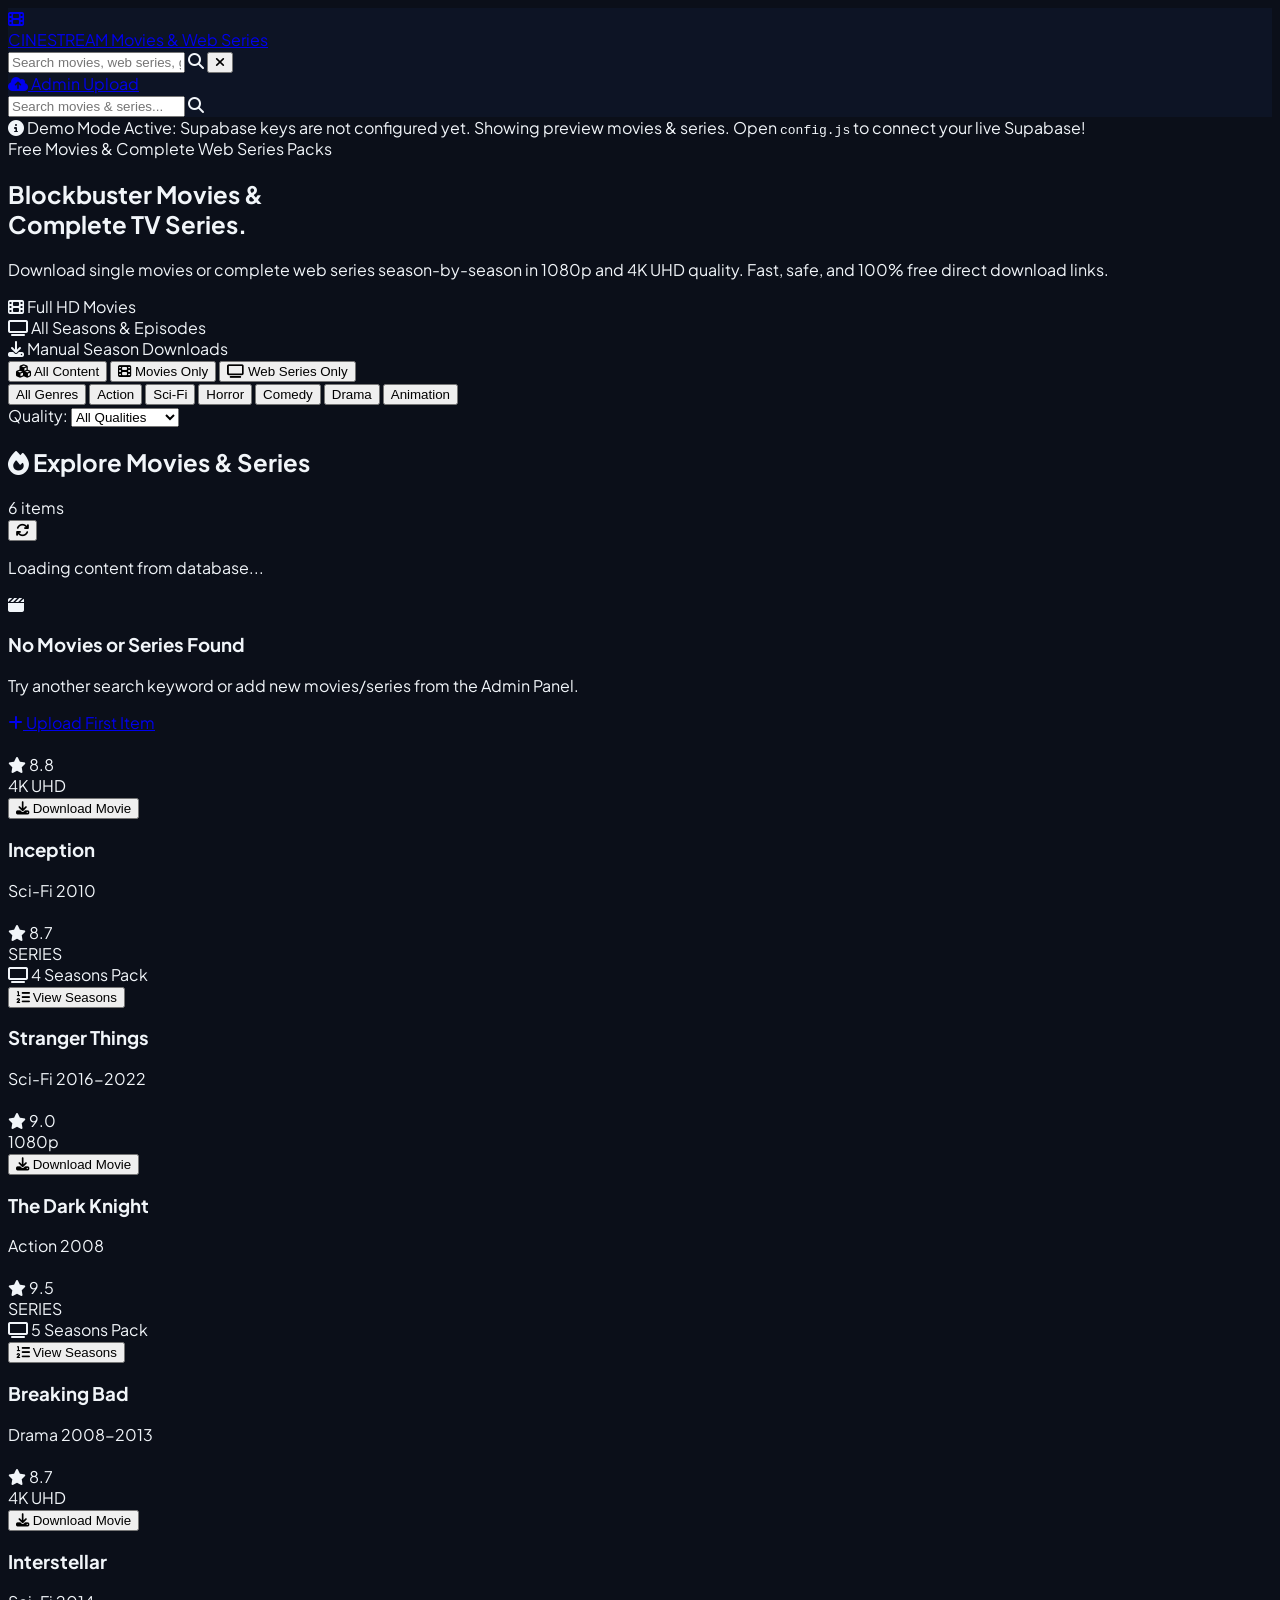
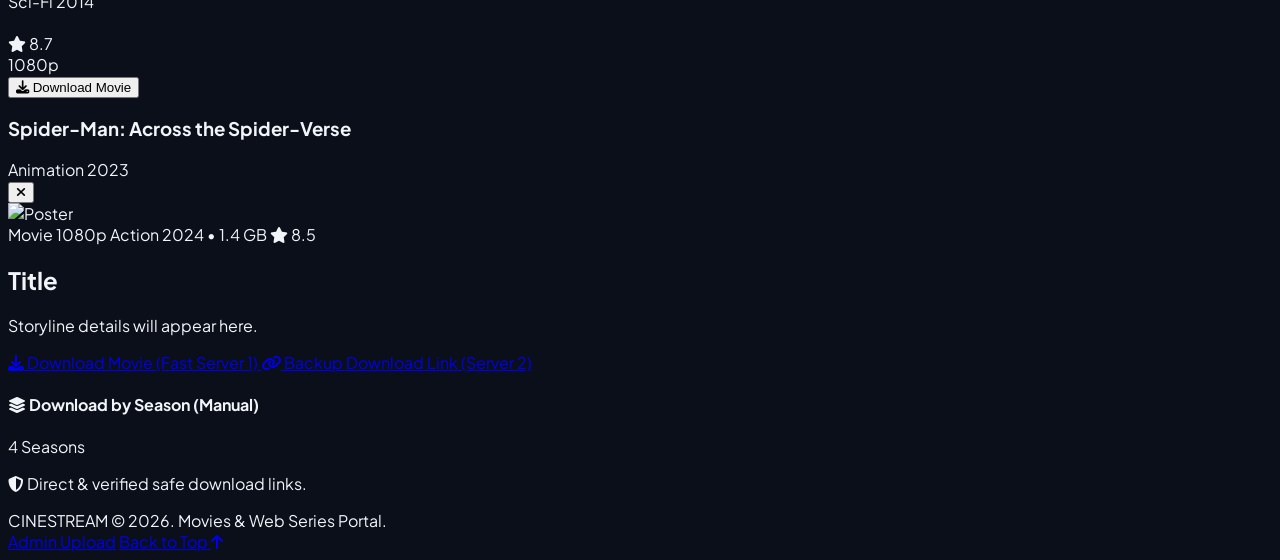
==== movie-portal/index.html @ 43f6e090 "Add files via upload" ====
<!DOCTYPE html>
<html lang="en" class="dark">
<head>
  <meta charset="UTF-8" />
  <meta name="viewport" content="width=device-width, initial-scale=1.0" />
  <title>CineStream - Free Movies & Web Series Download</title>
  
  <!-- Tailwind CSS CDN -->
  <script src="https://cdn.tailwindcss.com"></script>
  <script>
    tailwind.config = {
      darkMode: 'class',
      theme: {
        extend: {
          colors: {
            brand: {
              red: '#e50914',
              hover: '#f40612',
              purple: '#8b5cf6',
              dark: '#0f172a',
              card: '#1e293b',
              surface: '#0b0f19'
            }
          }
        }
      }
    }
  </script>

  <!-- Google Fonts & FontAwesome -->
  <link rel="preconnect" href="https://fonts.googleapis.com">
  <link rel="preconnect" href="https://fonts.gstatic.com" crossorigin>
  <link href="https://fonts.googleapis.com/css2?family=Plus+Jakarta+Sans:wght@300;400;500;600;700;800&display=swap" rel="stylesheet">
  <link rel="stylesheet" href="https://cdnjs.cloudflare.com/ajax/libs/font-awesome/6.5.1/css/all.min.css" />

  <!-- Supabase JS Client CDN -->
  <script src="https://cdn.jsdelivr.net/npm/@supabase/supabase-js@2"></script>

  <style>
    body {
      font-family: 'Plus Jakarta Sans', sans-serif;
      background-color: #0b0f19;
      color: #f1f5f9;
    }
    .poster-card {
      transition: all 0.3s cubic-bezier(0.4, 0, 0.2, 1);
    }
    .poster-card:hover {
      transform: translateY(-8px) scale(1.02);
      box-shadow: 0 20px 25px -5px rgba(229, 9, 20, 0.2), 0 8px 10px -6px rgba(229, 9, 20, 0.2);
    }
    .glass {
      background: rgba(15, 23, 42, 0.75);
      backdrop-filter: blur(12px);
      -webkit-backdrop-filter: blur(12px);
    }
    /* Custom scrollbar */
    ::-webkit-scrollbar {
      width: 8px;
    }
    ::-webkit-scrollbar-track {
      background: #0b0f19;
    }
    ::-webkit-scrollbar-thumb {
      background: #334155;
      border-radius: 4px;
    }
    ::-webkit-scrollbar-thumb:hover {
      background: #e50914;
    }
  </style>
</head>
<body class="min-h-screen flex flex-col antialiased selection:bg-brand-red selection:text-white">

  <!-- ================= NAVBAR ================= -->
  <header class="sticky top-0 z-40 glass border-b border-slate-800/80 transition-all">
    <div class="max-w-7xl mx-auto px-4 sm:px-6 lg:px-8 h-20 flex items-center justify-between gap-4">
      
      <!-- Brand Logo -->
      <a href="index.html" class="flex items-center gap-2 group">
        <div class="w-10 h-10 rounded-xl bg-gradient-to-tr from-brand-red to-purple-600 flex items-center justify-center text-white shadow-lg shadow-red-900/30 group-hover:scale-105 transition-transform">
          <i class="fa-solid fa-film text-lg"></i>
        </div>
        <div>
          <span class="text-2xl font-extrabold tracking-tight text-white">CINE<span class="text-brand-red">STREAM</span></span>
          <span class="hidden sm:block text-[10px] tracking-wider uppercase text-slate-400 font-medium">Movies & Web Series</span>
        </div>
      </a>

      <!-- Search Bar -->
      <div class="flex-1 max-w-md hidden md:block">
        <div class="relative">
          <input 
            type="text" 
            id="searchInput"
            placeholder="Search movies, web series, genres..." 
            class="w-full bg-slate-900/80 border border-slate-700/80 rounded-full py-2.5 pl-11 pr-4 text-sm text-white placeholder-slate-400 focus:outline-none focus:border-brand-red focus:ring-1 focus:ring-brand-red transition-all"
          />
          <i class="fa-solid fa-magnifying-glass absolute left-4 top-3.5 text-slate-400 text-sm"></i>
          <button id="clearSearchBtn" class="hidden absolute right-3.5 top-3 text-slate-400 hover:text-white">
            <i class="fa-solid fa-xmark text-sm"></i>
          </button>
        </div>
      </div>

      <!-- Action Buttons -->
      <div class="flex items-center gap-3">
        <a 
          href="admin.html" 
          class="flex items-center gap-2 bg-slate-800 hover:bg-slate-700 text-slate-200 hover:text-white px-4 py-2.5 rounded-full text-sm font-semibold border border-slate-700 transition shadow-sm"
        >
          <i class="fa-solid fa-cloud-arrow-up text-brand-red"></i>
          <span class="hidden sm:inline">Admin Upload</span>
        </a>
      </div>
    </div>

    <!-- Mobile Search Bar (visible on small screens) -->
    <div class="p-3 border-t border-slate-800/80 md:hidden">
      <div class="relative">
        <input 
          type="text" 
          id="searchInputMobile"
          placeholder="Search movies & series..." 
          class="w-full bg-slate-900 border border-slate-700 rounded-full py-2 pl-10 pr-4 text-sm text-white placeholder-slate-400 focus:outline-none focus:border-brand-red"
        />
        <i class="fa-solid fa-magnifying-glass absolute left-3.5 top-3 text-slate-400 text-sm"></i>
      </div>
    </div>
  </header>

  <!-- ================= DEMO / CONFIG NOTIFICATION ================= -->
  <div id="demoNotice" class="hidden bg-gradient-to-r from-amber-950 via-slate-900 to-amber-950 border-b border-amber-500/30 py-2.5 px-4 text-center text-xs text-amber-200">
    <span class="font-bold mr-1"><i class="fa-solid fa-circle-info"></i> Demo Mode Active:</span>
    Supabase keys are not configured yet. Showing preview movies & series. Open <code class="bg-amber-950/80 border border-amber-600/40 px-1.5 py-0.5 rounded text-amber-300 font-mono">config.js</code> to connect your live Supabase!
  </div>

  <!-- ================= HERO SECTION ================= -->
  <section class="relative overflow-hidden bg-gradient-to-b from-slate-900 via-slate-950 to-[#0b0f19] pt-8 pb-12 border-b border-slate-800/60">
    <div class="absolute inset-0 opacity-20 pointer-events-none bg-[radial-gradient(#e50914_1px,transparent_1px)] [background-size:24px_24px]"></div>
    
    <div class="max-w-7xl mx-auto px-4 sm:px-6 lg:px-8 relative z-10">
      <div class="max-w-3xl">
        <div class="inline-flex items-center gap-2 px-3 py-1 rounded-full bg-red-950/60 border border-red-800/40 text-red-400 text-xs font-semibold mb-4">
          <span class="w-2 h-2 rounded-full bg-red-500 animate-pulse"></span>
          Free Movies & Complete Web Series Packs
        </div>
        <h1 class="text-4xl sm:text-5xl lg:text-6xl font-extrabold tracking-tight text-white leading-tight">
          Blockbuster Movies & <br/>
          <span class="text-transparent bg-clip-text bg-gradient-to-r from-red-500 via-purple-400 to-amber-400">Complete TV Series.</span>
        </h1>
        <p class="mt-4 text-slate-300 text-base sm:text-lg max-w-2xl leading-relaxed">
          Download single movies or complete web series season-by-season in 1080p and 4K UHD quality. Fast, safe, and 100% free direct download links.
        </p>

        <!-- Stats -->
        <div class="mt-8 flex flex-wrap items-center gap-6 text-sm text-slate-400">
          <div class="flex items-center gap-2">
            <i class="fa-solid fa-film text-brand-red"></i>
            <span>Full HD Movies</span>
          </div>
          <div class="flex items-center gap-2">
            <i class="fa-solid fa-tv text-purple-400"></i>
            <span>All Seasons & Episodes</span>
          </div>
          <div class="flex items-center gap-2">
            <i class="fa-solid fa-download text-emerald-400"></i>
            <span>Manual Season Downloads</span>
          </div>
        </div>
      </div>
    </div>
  </section>

  <!-- ================= TYPE SELECTOR & CATEGORIES ================= -->
  <section class="max-w-7xl mx-auto px-4 sm:px-6 lg:px-8 mt-8">
    
    <!-- Top Content Type Switcher (All / Movies / Series) -->
    <div class="flex items-center gap-3 p-1.5 bg-slate-900 border border-slate-800 rounded-2xl w-fit mb-6">
      <button id="typeFilterAll" class="type-btn active px-5 py-2 rounded-xl text-xs sm:text-sm font-bold bg-brand-red text-white shadow-md shadow-red-900/30 transition-all flex items-center gap-2" data-type="ALL">
        <i class="fa-solid fa-cubes"></i>
        <span>All Content</span>
      </button>
      <button id="typeFilterMovie" class="type-btn px-5 py-2 rounded-xl text-xs sm:text-sm font-bold text-slate-400 hover:text-white hover:bg-slate-800 transition-all flex items-center gap-2" data-type="movie">
        <i class="fa-solid fa-film text-red-500"></i>
        <span>Movies Only</span>
      </button>
      <button id="typeFilterSeries" class="type-btn px-5 py-2 rounded-xl text-xs sm:text-sm font-bold text-slate-400 hover:text-white hover:bg-slate-800 transition-all flex items-center gap-2" data-type="series">
        <i class="fa-solid fa-tv text-purple-400"></i>
        <span>Web Series Only</span>
      </button>
    </div>

    <div class="flex items-center justify-between flex-wrap gap-4 pb-4 border-b border-slate-800/80">
      <!-- Category Pills -->
      <div class="flex items-center gap-2 overflow-x-auto pb-2 scrollbar-none w-full sm:w-auto" id="categoryContainer">
        <button class="cat-pill active px-4 py-2 rounded-full text-xs sm:text-sm font-semibold bg-slate-700 text-white shadow transition-all whitespace-nowrap" data-category="ALL">
          All Genres
        </button>
        <button class="cat-pill px-4 py-2 rounded-full text-xs sm:text-sm font-semibold bg-slate-900 hover:bg-slate-800 text-slate-300 transition-all whitespace-nowrap" data-category="Action">
          Action
        </button>
        <button class="cat-pill px-4 py-2 rounded-full text-xs sm:text-sm font-semibold bg-slate-900 hover:bg-slate-800 text-slate-300 transition-all whitespace-nowrap" data-category="Sci-Fi">
          Sci-Fi
        </button>
        <button class="cat-pill px-4 py-2 rounded-full text-xs sm:text-sm font-semibold bg-slate-900 hover:bg-slate-800 text-slate-300 transition-all whitespace-nowrap" data-category="Horror">
          Horror
        </button>
        <button class="cat-pill px-4 py-2 rounded-full text-xs sm:text-sm font-semibold bg-slate-900 hover:bg-slate-800 text-slate-300 transition-all whitespace-nowrap" data-category="Comedy">
          Comedy
        </button>
        <button class="cat-pill px-4 py-2 rounded-full text-xs sm:text-sm font-semibold bg-slate-900 hover:bg-slate-800 text-slate-300 transition-all whitespace-nowrap" data-category="Drama">
          Drama
        </button>
        <button class="cat-pill px-4 py-2 rounded-full text-xs sm:text-sm font-semibold bg-slate-900 hover:bg-slate-800 text-slate-300 transition-all whitespace-nowrap" data-category="Animation">
          Animation
        </button>
      </div>

      <!-- Quality Filter -->
      <div class="flex items-center gap-2 ml-auto">
        <span class="text-xs text-slate-400 font-medium">Quality:</span>
        <select id="qualityFilter" class="bg-slate-900 border border-slate-700 text-slate-200 text-xs rounded-lg px-3 py-1.5 focus:outline-none focus:border-brand-red">
          <option value="ALL">All Qualities</option>
          <option value="4K UHD">4K UHD</option>
          <option value="1080p">1080p Full HD</option>
          <option value="720p">720p HD</option>
        </select>
      </div>
    </div>
  </section>

  <!-- ================= MOVIES & SERIES GRID ================= -->
  <main class="max-w-7xl mx-auto px-4 sm:px-6 lg:px-8 py-8 flex-1">
    
    <!-- Title & Count -->
    <div class="flex items-center justify-between mb-6">
      <div class="flex items-center gap-3">
        <h2 class="text-xl sm:text-2xl font-bold text-white tracking-tight flex items-center gap-2">
          <i class="fa-solid fa-fire text-brand-red text-lg"></i>
          <span id="sectionTitle">Explore Movies & Series</span>
        </h2>
        <span id="movieCount" class="text-xs font-semibold px-2.5 py-0.5 rounded-full bg-slate-800 text-slate-400 border border-slate-700">0 items</span>
      </div>

      <button id="refreshBtn" title="Refresh Feed" class="p-2 text-slate-400 hover:text-white transition">
        <i class="fa-solid fa-arrows-rotate"></i>
      </button>
    </div>

    <!-- Loading State -->
    <div id="loadingState" class="py-24 text-center">
      <div class="inline-block w-12 h-12 border-4 border-slate-700 border-t-brand-red rounded-full animate-spin"></div>
      <p class="mt-4 text-slate-400 text-sm font-medium">Loading content from database...</p>
    </div>

    <!-- Empty State -->
    <div id="emptyState" class="hidden py-24 text-center">
      <div class="w-16 h-16 mx-auto rounded-full bg-slate-800/80 flex items-center justify-center text-slate-500 mb-4">
        <i class="fa-solid fa-clapperboard text-2xl"></i>
      </div>
      <h3 class="text-lg font-bold text-white">No Movies or Series Found</h3>
      <p class="text-slate-400 text-sm mt-1 max-w-sm mx-auto">Try another search keyword or add new movies/series from the Admin Panel.</p>
      <a href="admin.html" class="inline-flex items-center gap-2 mt-5 px-5 py-2.5 bg-brand-red hover:bg-red-700 text-white text-sm font-semibold rounded-full shadow-lg transition">
        <i class="fa-solid fa-plus"></i>
        Upload First Item
      </a>
    </div>

    <!-- Grid Container -->
    <div id="movieGrid" class="grid grid-cols-2 sm:grid-cols-3 md:grid-cols-4 lg:grid-cols-5 xl:grid-cols-6 gap-4 sm:gap-6">
      <!-- Injected via JavaScript -->
    </div>
  </main>

  <!-- ================= MOVIE / SERIES DETAIL & DOWNLOAD MODAL ================= -->
  <div id="movieModal" class="fixed inset-0 z-50 hidden flex items-center justify-center p-4 bg-black/85 backdrop-blur-md transition-opacity duration-300">
    <div class="bg-slate-900 border border-slate-700/80 rounded-2xl max-w-4xl w-full max-h-[90vh] overflow-y-auto shadow-2xl relative transform transition-all">
      
      <!-- Close Button -->
      <button id="closeModalBtn" class="absolute top-4 right-4 z-20 w-9 h-9 rounded-full bg-black/60 hover:bg-brand-red text-white flex items-center justify-center transition-colors">
        <i class="fa-solid fa-xmark text-lg"></i>
      </button>

      <div class="flex flex-col md:flex-row">
        <!-- Poster Column -->
        <div class="w-full md:w-2/5 relative bg-slate-950 flex items-center justify-center min-h-[320px]">
          <img id="modalPoster" src="" alt="Poster" class="w-full h-full object-cover max-h-[460px]" />
          <div class="absolute inset-0 bg-gradient-to-t from-slate-900 via-transparent to-transparent md:hidden"></div>
        </div>

        <!-- Details Column -->
        <div class="w-full md:w-3/5 p-6 sm:p-8 flex flex-col justify-between">
          <div>
            <!-- Badges -->
            <div class="flex items-center gap-2 flex-wrap mb-3">
              <span id="modalTypeBadge" class="px-2.5 py-0.5 rounded font-extrabold text-[11px] uppercase tracking-wider bg-brand-red text-white">Movie</span>
              <span id="modalQuality" class="px-2.5 py-0.5 rounded bg-slate-800 text-slate-200 text-xs font-bold border border-slate-700">1080p</span>
              <span id="modalCategory" class="px-2.5 py-0.5 rounded bg-slate-800 text-slate-300 text-xs font-semibold border border-slate-700">Action</span>
              <span id="modalYear" class="text-xs text-slate-400 font-semibold">2024</span>
              <span id="modalSize" class="text-xs text-slate-400 font-semibold">• 1.4 GB</span>
              <span id="modalRating" class="ml-auto text-amber-400 text-xs font-bold flex items-center gap-1">
                <i class="fa-solid fa-star"></i> <span>8.5</span>
              </span>
            </div>

            <!-- Title -->
            <h2 id="modalTitle" class="text-2xl sm:text-3xl font-extrabold text-white tracking-tight leading-snug">Title</h2>

            <!-- Plot / Description -->
            <p id="modalDesc" class="mt-4 text-slate-300 text-sm leading-relaxed max-h-32 overflow-y-auto pr-2">
              Storyline details will appear here.
            </p>
          </div>

          <!-- ================= MOVIE DOWNLOAD SECTION ================= -->
          <div id="modalMovieSection" class="mt-6 pt-5 border-t border-slate-800">
            <div class="flex flex-col gap-3">
              <a 
                id="modalPrimaryDownload" 
                href="#" 
                target="_blank" 
                rel="noopener noreferrer"
                class="w-full py-3.5 px-6 rounded-xl bg-gradient-to-r from-brand-red to-red-600 hover:from-red-600 hover:to-brand-red text-white font-bold text-center flex items-center justify-center gap-3 shadow-lg shadow-red-950/50 hover:shadow-red-800/60 transition-all text-sm sm:text-base group"
              >
                <i class="fa-solid fa-download group-hover:translate-y-0.5 transition-transform"></i>
                <span>Download Movie (Fast Server 1)</span>
              </a>

              <a 
                id="modalBackupDownload" 
                href="#" 
                target="_blank" 
                rel="noopener noreferrer"
                class="hidden w-full py-2.5 px-4 rounded-xl bg-slate-800 hover:bg-slate-700 text-slate-200 text-xs sm:text-sm font-semibold text-center flex items-center justify-center gap-2 border border-slate-700 transition"
              >
                <i class="fa-solid fa-link text-slate-400"></i>
                <span>Backup Download Link (Server 2)</span>
              </a>
            </div>
          </div>

          <!-- ================= SERIES SEASON-WISE DOWNLOAD SECTION ================= -->
          <div id="modalSeriesSection" class="hidden mt-6 pt-5 border-t border-slate-800">
            <div class="flex items-center justify-between mb-3">
              <h4 class="text-sm font-bold text-white flex items-center gap-2">
                <i class="fa-solid fa-layer-group text-purple-400"></i>
                <span>Download by Season (Manual)</span>
              </h4>
              <span id="modalSeasonsSummary" class="text-xs text-purple-300 font-semibold px-2 py-0.5 rounded bg-purple-950/60 border border-purple-800/40">
                4 Seasons
              </span>
            </div>

            <!-- List of Seasons with Individual Download Buttons -->
            <div id="modalSeasonsContainer" class="space-y-3 max-h-56 overflow-y-auto pr-1">
              <!-- Dynamically populated per season -->
            </div>
          </div>

          <p class="text-center text-[11px] text-slate-500 mt-4">
            <i class="fa-solid fa-shield-halved text-[10px] mr-1 text-emerald-400"></i> Direct & verified safe download links.
          </p>

        </div>
      </div>
    </div>
  </div>

  <!-- ================= FOOTER ================= -->
  <footer class="bg-slate-950 border-t border-slate-900 py-10 mt-auto">
    <div class="max-w-7xl mx-auto px-4 sm:px-6 lg:px-8 flex flex-col sm:flex-row items-center justify-between gap-4 text-xs text-slate-500">
      <div class="flex items-center gap-2">
        <span class="text-sm font-bold text-slate-300">CINE<span class="text-brand-red">STREAM</span></span>
        <span>© 2026. Movies & Web Series Portal.</span>
      </div>
      <div class="flex items-center gap-6">
        <a href="admin.html" class="hover:text-white transition">Admin Upload</a>
        <a href="#top" class="hover:text-white transition">Back to Top <i class="fa-solid fa-arrow-up ml-1"></i></a>
      </div>
    </div>
  </footer>

  <!-- App Configuration & Logic -->
  <script src="config.js"></script>
  <script src="app.js"></script>
</body>
</html>
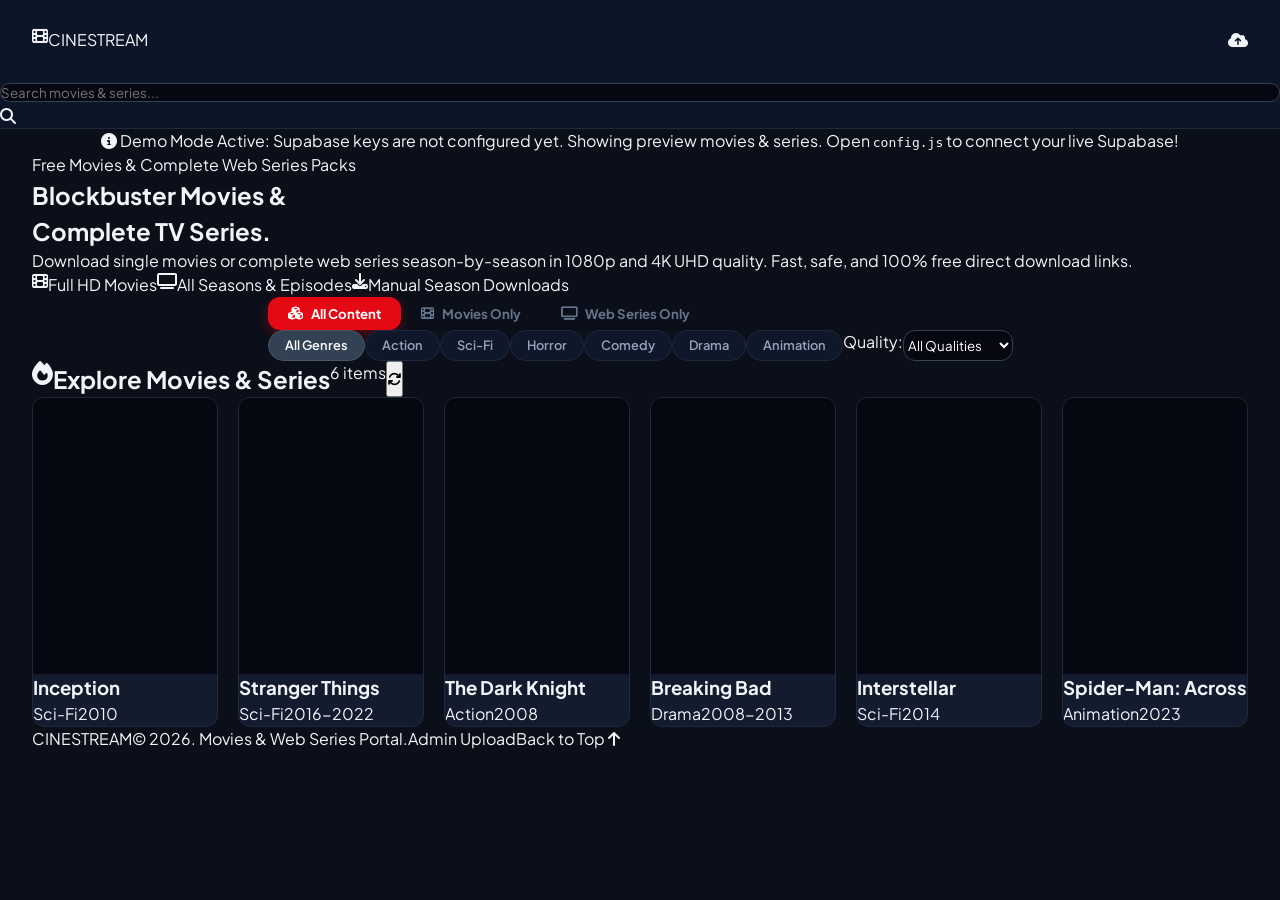
==== commit de8dd2ad: "Add files via upload" ====
--- a/movie-portal/index.html
+++ b/movie-portal/index.html
@@ -5,33 +5,17 @@
   <meta name="viewport" content="width=device-width, initial-scale=1.0" />
   <title>CineStream - Free Movies & Web Series Download</title>
   
-  <!-- Tailwind CSS CDN -->
-  <script src="https://cdn.tailwindcss.com"></script>
-  <script>
-    tailwind.config = {
-      darkMode: 'class',
-      theme: {
-        extend: {
-          colors: {
-            brand: {
-              red: '#e50914',
-              hover: '#f40612',
-              purple: '#8b5cf6',
-              dark: '#0f172a',
-              card: '#1e293b',
-              surface: '#0b0f19'
-            }
-          }
-        }
-      }
-    }
-  </script>
-
   <!-- Google Fonts & FontAwesome -->
   <link rel="preconnect" href="https://fonts.googleapis.com">
   <link rel="preconnect" href="https://fonts.gstatic.com" crossorigin>
   <link href="https://fonts.googleapis.com/css2?family=Plus+Jakarta+Sans:wght@300;400;500;600;700;800&display=swap" rel="stylesheet">
   <link rel="stylesheet" href="https://cdnjs.cloudflare.com/ajax/libs/font-awesome/6.5.1/css/all.min.css" />
+
+  <!-- Standalone Stylesheet (100% Offline & Adblock-proof) -->
+  <link rel="stylesheet" href="style.css" />
+
+  <!-- Tailwind CSS CDN Fallback -->
+  <script src="https://cdn.tailwindcss.com"></script>
 
   <!-- Supabase JS Client CDN -->
   <script src="https://cdn.jsdelivr.net/npm/@supabase/supabase-js@2"></script>
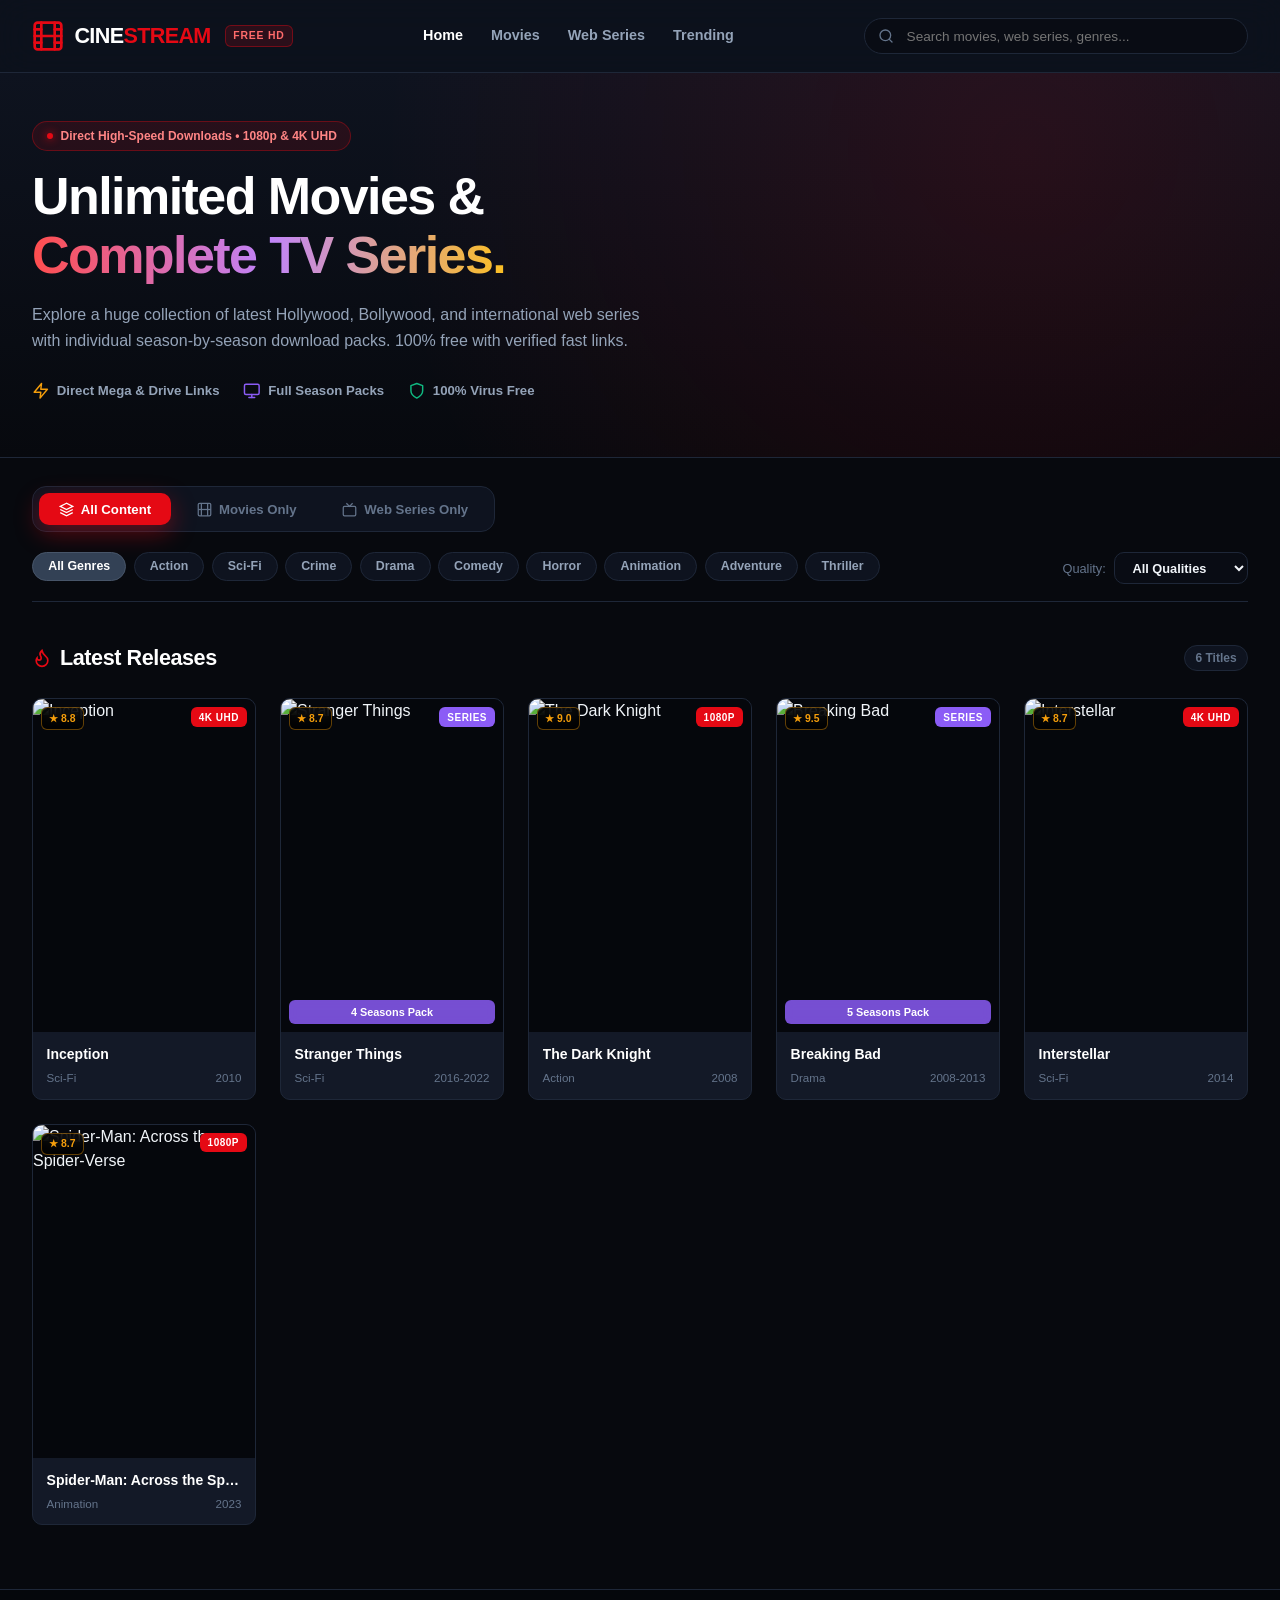
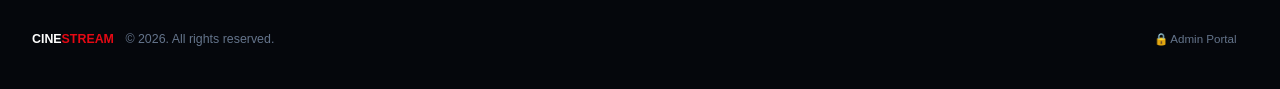
==== commit 8064610c: "Add files via upload" ====
--- a/movie-portal/index.html
+++ b/movie-portal/index.html
@@ -1,371 +1,317 @@
 <!DOCTYPE html>
-<html lang="en" class="dark">
+<html lang="en">
 <head>
   <meta charset="UTF-8" />
   <meta name="viewport" content="width=device-width, initial-scale=1.0" />
-  <title>CineStream - Free Movies & Web Series Download</title>
+  <title>CineStream - Watch & Download Free Movies & Web Series</title>
   
-  <!-- Google Fonts & FontAwesome -->
-  <link rel="preconnect" href="https://fonts.googleapis.com">
-  <link rel="preconnect" href="https://fonts.gstatic.com" crossorigin>
-  <link href="https://fonts.googleapis.com/css2?family=Plus+Jakarta+Sans:wght@300;400;500;600;700;800&display=swap" rel="stylesheet">
-  <link rel="stylesheet" href="https://cdnjs.cloudflare.com/ajax/libs/font-awesome/6.5.1/css/all.min.css" />
-
-  <!-- Standalone Stylesheet (100% Offline & Adblock-proof) -->
+  <!-- Standalone High Performance Stylesheet -->
   <link rel="stylesheet" href="style.css" />
-
-  <!-- Tailwind CSS CDN Fallback -->
-  <script src="https://cdn.tailwindcss.com"></script>
 
   <!-- Supabase JS Client CDN -->
   <script src="https://cdn.jsdelivr.net/npm/@supabase/supabase-js@2"></script>
-
-  <style>
-    body {
-      font-family: 'Plus Jakarta Sans', sans-serif;
-      background-color: #0b0f19;
-      color: #f1f5f9;
-    }
-    .poster-card {
-      transition: all 0.3s cubic-bezier(0.4, 0, 0.2, 1);
-    }
-    .poster-card:hover {
-      transform: translateY(-8px) scale(1.02);
-      box-shadow: 0 20px 25px -5px rgba(229, 9, 20, 0.2), 0 8px 10px -6px rgba(229, 9, 20, 0.2);
-    }
-    .glass {
-      background: rgba(15, 23, 42, 0.75);
-      backdrop-filter: blur(12px);
-      -webkit-backdrop-filter: blur(12px);
-    }
-    /* Custom scrollbar */
-    ::-webkit-scrollbar {
-      width: 8px;
-    }
-    ::-webkit-scrollbar-track {
-      background: #0b0f19;
-    }
-    ::-webkit-scrollbar-thumb {
-      background: #334155;
-      border-radius: 4px;
-    }
-    ::-webkit-scrollbar-thumb:hover {
-      background: #e50914;
-    }
-  </style>
 </head>
-<body class="min-h-screen flex flex-col antialiased selection:bg-brand-red selection:text-white">
-
-  <!-- ================= NAVBAR ================= -->
-  <header class="sticky top-0 z-40 glass border-b border-slate-800/80 transition-all">
-    <div class="max-w-7xl mx-auto px-4 sm:px-6 lg:px-8 h-20 flex items-center justify-between gap-4">
-      
-      <!-- Brand Logo -->
-      <a href="index.html" class="flex items-center gap-2 group">
-        <div class="w-10 h-10 rounded-xl bg-gradient-to-tr from-brand-red to-purple-600 flex items-center justify-center text-white shadow-lg shadow-red-900/30 group-hover:scale-105 transition-transform">
-          <i class="fa-solid fa-film text-lg"></i>
-        </div>
-        <div>
-          <span class="text-2xl font-extrabold tracking-tight text-white">CINE<span class="text-brand-red">STREAM</span></span>
-          <span class="hidden sm:block text-[10px] tracking-wider uppercase text-slate-400 font-medium">Movies & Web Series</span>
-        </div>
-      </a>
-
-      <!-- Search Bar -->
-      <div class="flex-1 max-w-md hidden md:block">
-        <div class="relative">
+<body>
+
+  <!-- ================= TOP NAVBAR ================= -->
+  <header class="site-header">
+    <div class="site-container">
+      <div class="navbar-inner">
+        
+        <!-- Logo -->
+        <a href="index.html" class="brand-logo">
+          <!-- Film Reel SVG -->
+          <svg viewBox="0 0 24 24" fill="none" stroke="currentColor" stroke-width="2" stroke-linecap="round" stroke-linejoin="round">
+            <rect x="2" y="2" width="20" height="20" rx="2.18" ry="2.18"></rect>
+            <line x1="7" y1="2" x2="7" y2="22"></line>
+            <line x1="17" y1="2" x2="17" y2="22"></line>
+            <line x1="2" y1="12" x2="22" y2="12"></line>
+            <line x1="2" y1="7" x2="7" y2="7"></line>
+            <line x1="2" y1="17" x2="7" y2="17"></line>
+            <line x1="17" y1="17" x2="22" y2="17"></line>
+            <line x1="17" y1="7" x2="22" y2="7"></line>
+          </svg>
+          <span>CINE<span class="highlight">STREAM</span></span>
+          <span class="brand-badge">Free HD</span>
+        </a>
+
+        <!-- Navigation Links -->
+        <nav class="nav-links">
+          <a href="#" class="active" id="navAllBtn">Home</a>
+          <a href="#" id="navMoviesBtn">Movies</a>
+          <a href="#" id="navSeriesBtn">Web Series</a>
+          <a href="#explore">Trending</a>
+        </nav>
+
+        <!-- Search Bar -->
+        <div class="header-search">
+          <svg viewBox="0 0 24 24" fill="none" stroke="currentColor" stroke-width="2" stroke-linecap="round" stroke-linejoin="round">
+            <circle cx="11" cy="11" r="8"></circle>
+            <line x1="21" y1="21" x2="16.65" y2="16.65"></line>
+          </svg>
           <input 
             type="text" 
-            id="searchInput"
+            id="searchInput" 
             placeholder="Search movies, web series, genres..." 
-            class="w-full bg-slate-900/80 border border-slate-700/80 rounded-full py-2.5 pl-11 pr-4 text-sm text-white placeholder-slate-400 focus:outline-none focus:border-brand-red focus:ring-1 focus:ring-brand-red transition-all"
+            autocomplete="off"
           />
-          <i class="fa-solid fa-magnifying-glass absolute left-4 top-3.5 text-slate-400 text-sm"></i>
-          <button id="clearSearchBtn" class="hidden absolute right-3.5 top-3 text-slate-400 hover:text-white">
-            <i class="fa-solid fa-xmark text-sm"></i>
-          </button>
-        </div>
-      </div>
-
-      <!-- Action Buttons -->
-      <div class="flex items-center gap-3">
-        <a 
-          href="admin.html" 
-          class="flex items-center gap-2 bg-slate-800 hover:bg-slate-700 text-slate-200 hover:text-white px-4 py-2.5 rounded-full text-sm font-semibold border border-slate-700 transition shadow-sm"
-        >
-          <i class="fa-solid fa-cloud-arrow-up text-brand-red"></i>
-          <span class="hidden sm:inline">Admin Upload</span>
-        </a>
-      </div>
-    </div>
-
-    <!-- Mobile Search Bar (visible on small screens) -->
-    <div class="p-3 border-t border-slate-800/80 md:hidden">
-      <div class="relative">
-        <input 
-          type="text" 
-          id="searchInputMobile"
-          placeholder="Search movies & series..." 
-          class="w-full bg-slate-900 border border-slate-700 rounded-full py-2 pl-10 pr-4 text-sm text-white placeholder-slate-400 focus:outline-none focus:border-brand-red"
-        />
-        <i class="fa-solid fa-magnifying-glass absolute left-3.5 top-3 text-slate-400 text-sm"></i>
+        </div>
+
       </div>
     </div>
   </header>
 
-  <!-- ================= DEMO / CONFIG NOTIFICATION ================= -->
-  <div id="demoNotice" class="hidden bg-gradient-to-r from-amber-950 via-slate-900 to-amber-950 border-b border-amber-500/30 py-2.5 px-4 text-center text-xs text-amber-200">
-    <span class="font-bold mr-1"><i class="fa-solid fa-circle-info"></i> Demo Mode Active:</span>
-    Supabase keys are not configured yet. Showing preview movies & series. Open <code class="bg-amber-950/80 border border-amber-600/40 px-1.5 py-0.5 rounded text-amber-300 font-mono">config.js</code> to connect your live Supabase!
-  </div>
-
-  <!-- ================= HERO SECTION ================= -->
-  <section class="relative overflow-hidden bg-gradient-to-b from-slate-900 via-slate-950 to-[#0b0f19] pt-8 pb-12 border-b border-slate-800/60">
-    <div class="absolute inset-0 opacity-20 pointer-events-none bg-[radial-gradient(#e50914_1px,transparent_1px)] [background-size:24px_24px]"></div>
-    
-    <div class="max-w-7xl mx-auto px-4 sm:px-6 lg:px-8 relative z-10">
-      <div class="max-w-3xl">
-        <div class="inline-flex items-center gap-2 px-3 py-1 rounded-full bg-red-950/60 border border-red-800/40 text-red-400 text-xs font-semibold mb-4">
-          <span class="w-2 h-2 rounded-full bg-red-500 animate-pulse"></span>
-          Free Movies & Complete Web Series Packs
-        </div>
-        <h1 class="text-4xl sm:text-5xl lg:text-6xl font-extrabold tracking-tight text-white leading-tight">
-          Blockbuster Movies & <br/>
-          <span class="text-transparent bg-clip-text bg-gradient-to-r from-red-500 via-purple-400 to-amber-400">Complete TV Series.</span>
-        </h1>
-        <p class="mt-4 text-slate-300 text-base sm:text-lg max-w-2xl leading-relaxed">
-          Download single movies or complete web series season-by-season in 1080p and 4K UHD quality. Fast, safe, and 100% free direct download links.
-        </p>
-
-        <!-- Stats -->
-        <div class="mt-8 flex flex-wrap items-center gap-6 text-sm text-slate-400">
-          <div class="flex items-center gap-2">
-            <i class="fa-solid fa-film text-brand-red"></i>
-            <span>Full HD Movies</span>
-          </div>
-          <div class="flex items-center gap-2">
-            <i class="fa-solid fa-tv text-purple-400"></i>
-            <span>All Seasons & Episodes</span>
-          </div>
-          <div class="flex items-center gap-2">
-            <i class="fa-solid fa-download text-emerald-400"></i>
-            <span>Manual Season Downloads</span>
-          </div>
+  <!-- ================= HERO SPOTLIGHT BANNER ================= -->
+  <section class="hero-spotlight">
+    <div class="site-container">
+      <div class="hero-pill">
+        <span class="dot"></span>
+        Direct High-Speed Downloads • 1080p & 4K UHD
+      </div>
+
+      <h1 class="hero-heading">
+        Unlimited Movies & <br/>
+        <span class="gradient-text">Complete TV Series.</span>
+      </h1>
+
+      <p class="hero-subtitle">
+        Explore a huge collection of latest Hollywood, Bollywood, and international web series with individual season-by-season download packs. 100% free with verified fast links.
+      </p>
+
+      <div class="hero-features">
+        <div class="hero-feature-item">
+          <!-- Lightning SVG -->
+          <svg viewBox="0 0 24 24" fill="none" stroke="#f59e0b" stroke-width="2" stroke-linecap="round" stroke-linejoin="round">
+            <polygon points="13 2 3 14 12 14 11 22 21 10 12 10 13 2"></polygon>
+          </svg>
+          <span>Direct Mega & Drive Links</span>
+        </div>
+        <div class="hero-feature-item">
+          <!-- Monitor SVG -->
+          <svg viewBox="0 0 24 24" fill="none" stroke="#8b5cf6" stroke-width="2" stroke-linecap="round" stroke-linejoin="round">
+            <rect x="2" y="3" width="20" height="14" rx="2" ry="2"></rect>
+            <line x1="8" y1="21" x2="16" y2="21"></line>
+            <line x1="12" y1="17" x2="12" y2="21"></line>
+          </svg>
+          <span>Full Season Packs</span>
+        </div>
+        <div class="hero-feature-item">
+          <!-- Shield SVG -->
+          <svg viewBox="0 0 24 24" fill="none" stroke="#10b981" stroke-width="2" stroke-linecap="round" stroke-linejoin="round">
+            <path d="M12 22s8-4 8-10V5l-8-3-8 3v7c0 6 8 10 8 10z"></path>
+          </svg>
+          <span>100% Virus Free</span>
         </div>
       </div>
     </div>
   </section>
 
-  <!-- ================= TYPE SELECTOR & CATEGORIES ================= -->
-  <section class="max-w-7xl mx-auto px-4 sm:px-6 lg:px-8 mt-8">
-    
-    <!-- Top Content Type Switcher (All / Movies / Series) -->
-    <div class="flex items-center gap-3 p-1.5 bg-slate-900 border border-slate-800 rounded-2xl w-fit mb-6">
-      <button id="typeFilterAll" class="type-btn active px-5 py-2 rounded-xl text-xs sm:text-sm font-bold bg-brand-red text-white shadow-md shadow-red-900/30 transition-all flex items-center gap-2" data-type="ALL">
-        <i class="fa-solid fa-cubes"></i>
-        <span>All Content</span>
-      </button>
-      <button id="typeFilterMovie" class="type-btn px-5 py-2 rounded-xl text-xs sm:text-sm font-bold text-slate-400 hover:text-white hover:bg-slate-800 transition-all flex items-center gap-2" data-type="movie">
-        <i class="fa-solid fa-film text-red-500"></i>
-        <span>Movies Only</span>
-      </button>
-      <button id="typeFilterSeries" class="type-btn px-5 py-2 rounded-xl text-xs sm:text-sm font-bold text-slate-400 hover:text-white hover:bg-slate-800 transition-all flex items-center gap-2" data-type="series">
-        <i class="fa-solid fa-tv text-purple-400"></i>
-        <span>Web Series Only</span>
-      </button>
-    </div>
-
-    <div class="flex items-center justify-between flex-wrap gap-4 pb-4 border-b border-slate-800/80">
-      <!-- Category Pills -->
-      <div class="flex items-center gap-2 overflow-x-auto pb-2 scrollbar-none w-full sm:w-auto" id="categoryContainer">
-        <button class="cat-pill active px-4 py-2 rounded-full text-xs sm:text-sm font-semibold bg-slate-700 text-white shadow transition-all whitespace-nowrap" data-category="ALL">
-          All Genres
+  <!-- ================= FILTER TOOLBAR ================= -->
+  <section class="toolbar-section" id="explore">
+    <div class="site-container">
+      
+      <!-- Content Type Tabs (All / Movies / Series) -->
+      <div class="type-filter-group">
+        <button class="type-tab-btn active" data-type="ALL" id="typeTabAll">
+          <!-- Layers SVG -->
+          <svg width="15" height="15" viewBox="0 0 24 24" fill="none" stroke="currentColor" stroke-width="2">
+            <polygon points="12 2 2 7 12 12 22 7 12 2"></polygon>
+            <polyline points="2 17 12 22 22 17"></polyline>
+            <polyline points="2 12 12 17 22 12"></polyline>
+          </svg>
+          <span>All Content</span>
         </button>
-        <button class="cat-pill px-4 py-2 rounded-full text-xs sm:text-sm font-semibold bg-slate-900 hover:bg-slate-800 text-slate-300 transition-all whitespace-nowrap" data-category="Action">
-          Action
+
+        <button class="type-tab-btn" data-type="movie" id="typeTabMovie">
+          <!-- Film SVG -->
+          <svg width="15" height="15" viewBox="0 0 24 24" fill="none" stroke="currentColor" stroke-width="2">
+            <rect x="2" y="2" width="20" height="20" rx="2.18" ry="2.18"></rect>
+            <line x1="7" y1="2" x2="7" y2="22"></line>
+            <line x1="17" y1="2" x2="17" y2="22"></line>
+            <line x1="2" y1="12" x2="22" y2="12"></line>
+          </svg>
+          <span>Movies Only</span>
         </button>
-        <button class="cat-pill px-4 py-2 rounded-full text-xs sm:text-sm font-semibold bg-slate-900 hover:bg-slate-800 text-slate-300 transition-all whitespace-nowrap" data-category="Sci-Fi">
-          Sci-Fi
+
+        <button class="type-tab-btn" data-type="series" id="typeTabSeries">
+          <!-- TV SVG -->
+          <svg width="15" height="15" viewBox="0 0 24 24" fill="none" stroke="currentColor" stroke-width="2">
+            <rect x="2" y="7" width="20" height="15" rx="2" ry="2"></rect>
+            <polyline points="17 2 12 7 7 2"></polyline>
+          </svg>
+          <span>Web Series Only</span>
         </button>
-        <button class="cat-pill px-4 py-2 rounded-full text-xs sm:text-sm font-semibold bg-slate-900 hover:bg-slate-800 text-slate-300 transition-all whitespace-nowrap" data-category="Horror">
-          Horror
-        </button>
-        <button class="cat-pill px-4 py-2 rounded-full text-xs sm:text-sm font-semibold bg-slate-900 hover:bg-slate-800 text-slate-300 transition-all whitespace-nowrap" data-category="Comedy">
-          Comedy
-        </button>
-        <button class="cat-pill px-4 py-2 rounded-full text-xs sm:text-sm font-semibold bg-slate-900 hover:bg-slate-800 text-slate-300 transition-all whitespace-nowrap" data-category="Drama">
-          Drama
-        </button>
-        <button class="cat-pill px-4 py-2 rounded-full text-xs sm:text-sm font-semibold bg-slate-900 hover:bg-slate-800 text-slate-300 transition-all whitespace-nowrap" data-category="Animation">
-          Animation
-        </button>
-      </div>
-
-      <!-- Quality Filter -->
-      <div class="flex items-center gap-2 ml-auto">
-        <span class="text-xs text-slate-400 font-medium">Quality:</span>
-        <select id="qualityFilter" class="bg-slate-900 border border-slate-700 text-slate-200 text-xs rounded-lg px-3 py-1.5 focus:outline-none focus:border-brand-red">
-          <option value="ALL">All Qualities</option>
-          <option value="4K UHD">4K UHD</option>
-          <option value="1080p">1080p Full HD</option>
-          <option value="720p">720p HD</option>
-        </select>
-      </div>
+      </div>
+
+      <!-- Genres Bar -->
+      <div class="genre-filter-row">
+        <div class="genre-pills-list" id="genreList">
+          <button class="genre-pill active" data-genre="ALL">All Genres</button>
+          <button class="genre-pill" data-genre="Action">Action</button>
+          <button class="genre-pill" data-genre="Sci-Fi">Sci-Fi</button>
+          <button class="genre-pill" data-genre="Crime">Crime</button>
+          <button class="genre-pill" data-genre="Drama">Drama</button>
+          <button class="genre-pill" data-genre="Comedy">Comedy</button>
+          <button class="genre-pill" data-genre="Horror">Horror</button>
+          <button class="genre-pill" data-genre="Animation">Animation</button>
+          <button class="genre-pill" data-genre="Adventure">Adventure</button>
+          <button class="genre-pill" data-genre="Thriller">Thriller</button>
+        </div>
+
+        <div class="quality-select-wrapper">
+          <span>Quality:</span>
+          <select id="qualitySelect">
+            <option value="ALL">All Qualities</option>
+            <option value="4K UHD">4K UHD</option>
+            <option value="1080p">1080p Full HD</option>
+            <option value="720p">720p HD</option>
+          </select>
+        </div>
+      </div>
+
     </div>
   </section>
 
   <!-- ================= MOVIES & SERIES GRID ================= -->
-  <main class="max-w-7xl mx-auto px-4 sm:px-6 lg:px-8 py-8 flex-1">
-    
-    <!-- Title & Count -->
-    <div class="flex items-center justify-between mb-6">
-      <div class="flex items-center gap-3">
-        <h2 class="text-xl sm:text-2xl font-bold text-white tracking-tight flex items-center gap-2">
-          <i class="fa-solid fa-fire text-brand-red text-lg"></i>
-          <span id="sectionTitle">Explore Movies & Series</span>
+  <main class="movies-grid-section">
+    <div class="site-container">
+      
+      <div class="grid-header">
+        <h2 class="grid-title">
+          <!-- Fire SVG -->
+          <svg width="20" height="20" viewBox="0 0 24 24" fill="none" stroke="#e50914" stroke-width="2">
+            <path d="M8.5 14.5A2.5 2.5 0 0 0 11 12c0-1.38-.5-2-1-3-1.072-2.143-.224-4.054 2-6 .5 2.5 2 4.9 4 6.5 2 1.6 3 3.5 3 5.5a7 7 0 1 1-14 0c0-1.153.433-2.294 1-3a2.5 2.5 0 0 0 2.5 2.5z"></path>
+          </svg>
+          <span id="sectionTitle">Latest Releases</span>
         </h2>
-        <span id="movieCount" class="text-xs font-semibold px-2.5 py-0.5 rounded-full bg-slate-800 text-slate-400 border border-slate-700">0 items</span>
-      </div>
-
-      <button id="refreshBtn" title="Refresh Feed" class="p-2 text-slate-400 hover:text-white transition">
-        <i class="fa-solid fa-arrows-rotate"></i>
-      </button>
-    </div>
-
-    <!-- Loading State -->
-    <div id="loadingState" class="py-24 text-center">
-      <div class="inline-block w-12 h-12 border-4 border-slate-700 border-t-brand-red rounded-full animate-spin"></div>
-      <p class="mt-4 text-slate-400 text-sm font-medium">Loading content from database...</p>
-    </div>
-
-    <!-- Empty State -->
-    <div id="emptyState" class="hidden py-24 text-center">
-      <div class="w-16 h-16 mx-auto rounded-full bg-slate-800/80 flex items-center justify-center text-slate-500 mb-4">
-        <i class="fa-solid fa-clapperboard text-2xl"></i>
-      </div>
-      <h3 class="text-lg font-bold text-white">No Movies or Series Found</h3>
-      <p class="text-slate-400 text-sm mt-1 max-w-sm mx-auto">Try another search keyword or add new movies/series from the Admin Panel.</p>
-      <a href="admin.html" class="inline-flex items-center gap-2 mt-5 px-5 py-2.5 bg-brand-red hover:bg-red-700 text-white text-sm font-semibold rounded-full shadow-lg transition">
-        <i class="fa-solid fa-plus"></i>
-        Upload First Item
-      </a>
-    </div>
-
-    <!-- Grid Container -->
-    <div id="movieGrid" class="grid grid-cols-2 sm:grid-cols-3 md:grid-cols-4 lg:grid-cols-5 xl:grid-cols-6 gap-4 sm:gap-6">
-      <!-- Injected via JavaScript -->
+        <span class="grid-count" id="itemsCountBadge">Loading...</span>
+      </div>
+
+      <!-- Loading State -->
+      <div id="loadingBox" style="text-align: center; padding: 4rem 0; color: #94a3b8;">
+        <p style="font-size: 0.95rem; font-weight: 600;">Loading latest movies & series...</p>
+      </div>
+
+      <!-- Empty State -->
+      <div id="emptyBox" class="hidden" style="text-align: center; padding: 4rem 0;">
+        <h3 style="font-size: 1.25rem; font-weight: 700; color: #fff;">No Content Found</h3>
+        <p style="color: #64748b; font-size: 0.85rem; margin-top: 0.5rem;">Try another keyword or filter tag.</p>
+      </div>
+
+      <!-- Grid Container -->
+      <div class="media-cards-grid" id="mediaGrid">
+        <!-- Rendered via JavaScript -->
+      </div>
+
     </div>
   </main>
 
-  <!-- ================= MOVIE / SERIES DETAIL & DOWNLOAD MODAL ================= -->
-  <div id="movieModal" class="fixed inset-0 z-50 hidden flex items-center justify-center p-4 bg-black/85 backdrop-blur-md transition-opacity duration-300">
-    <div class="bg-slate-900 border border-slate-700/80 rounded-2xl max-w-4xl w-full max-h-[90vh] overflow-y-auto shadow-2xl relative transform transition-all">
+  <!-- ================= CLEAN TWO-COLUMN MODAL ================= -->
+  <div class="modal-overlay hidden" id="detailModal">
+    <div class="modal-card">
       
       <!-- Close Button -->
-      <button id="closeModalBtn" class="absolute top-4 right-4 z-20 w-9 h-9 rounded-full bg-black/60 hover:bg-brand-red text-white flex items-center justify-center transition-colors">
-        <i class="fa-solid fa-xmark text-lg"></i>
+      <button class="modal-close-btn" id="closeModalBtn" title="Close">
+        <svg width="16" height="16" viewBox="0 0 24 24" fill="none" stroke="currentColor" stroke-width="2.5">
+          <line x1="18" y1="6" x2="6" y2="18"></line>
+          <line x1="6" y1="6" x2="18" y2="18"></line>
+        </svg>
       </button>
 
-      <div class="flex flex-col md:flex-row">
-        <!-- Poster Column -->
-        <div class="w-full md:w-2/5 relative bg-slate-950 flex items-center justify-center min-h-[320px]">
-          <img id="modalPoster" src="" alt="Poster" class="w-full h-full object-cover max-h-[460px]" />
-          <div class="absolute inset-0 bg-gradient-to-t from-slate-900 via-transparent to-transparent md:hidden"></div>
-        </div>
-
-        <!-- Details Column -->
-        <div class="w-full md:w-3/5 p-6 sm:p-8 flex flex-col justify-between">
-          <div>
-            <!-- Badges -->
-            <div class="flex items-center gap-2 flex-wrap mb-3">
-              <span id="modalTypeBadge" class="px-2.5 py-0.5 rounded font-extrabold text-[11px] uppercase tracking-wider bg-brand-red text-white">Movie</span>
-              <span id="modalQuality" class="px-2.5 py-0.5 rounded bg-slate-800 text-slate-200 text-xs font-bold border border-slate-700">1080p</span>
-              <span id="modalCategory" class="px-2.5 py-0.5 rounded bg-slate-800 text-slate-300 text-xs font-semibold border border-slate-700">Action</span>
-              <span id="modalYear" class="text-xs text-slate-400 font-semibold">2024</span>
-              <span id="modalSize" class="text-xs text-slate-400 font-semibold">• 1.4 GB</span>
-              <span id="modalRating" class="ml-auto text-amber-400 text-xs font-bold flex items-center gap-1">
-                <i class="fa-solid fa-star"></i> <span>8.5</span>
-              </span>
-            </div>
-
-            <!-- Title -->
-            <h2 id="modalTitle" class="text-2xl sm:text-3xl font-extrabold text-white tracking-tight leading-snug">Title</h2>
-
-            <!-- Plot / Description -->
-            <p id="modalDesc" class="mt-4 text-slate-300 text-sm leading-relaxed max-h-32 overflow-y-auto pr-2">
-              Storyline details will appear here.
-            </p>
+      <!-- Left Column: Poster -->
+      <div class="modal-poster-col">
+        <img id="modalPoster" src="" alt="Poster" />
+      </div>
+
+      <!-- Right Column: Details & Downloads -->
+      <div class="modal-body-col">
+        <div>
+          <!-- Badges -->
+          <div class="modal-badges-row">
+            <span class="modal-badge" id="modalTypeBadge" style="background: #e50914; color: #fff;">MOVIE</span>
+            <span class="modal-badge" id="modalQuality" style="background: #1e2738; color: #cbd5e1; border: 1px solid #334155;">1080p</span>
+            <span class="modal-badge" id="modalGenre" style="background: #1e2738; color: #94a3b8; border: 1px solid #334155;">Action</span>
+            <span id="modalYear" style="font-size: 0.75rem; color: #94a3b8; font-weight: 700;">2024</span>
+            <span id="modalRating" style="margin-left: auto; color: #f59e0b; font-size: 0.8rem; font-weight: 800; display: flex; align-items: center; gap: 0.25rem;">
+              ★ <span>8.5</span>
+            </span>
           </div>
 
-          <!-- ================= MOVIE DOWNLOAD SECTION ================= -->
-          <div id="modalMovieSection" class="mt-6 pt-5 border-t border-slate-800">
-            <div class="flex flex-col gap-3">
-              <a 
-                id="modalPrimaryDownload" 
-                href="#" 
-                target="_blank" 
-                rel="noopener noreferrer"
-                class="w-full py-3.5 px-6 rounded-xl bg-gradient-to-r from-brand-red to-red-600 hover:from-red-600 hover:to-brand-red text-white font-bold text-center flex items-center justify-center gap-3 shadow-lg shadow-red-950/50 hover:shadow-red-800/60 transition-all text-sm sm:text-base group"
-              >
-                <i class="fa-solid fa-download group-hover:translate-y-0.5 transition-transform"></i>
-                <span>Download Movie (Fast Server 1)</span>
-              </a>
-
-              <a 
-                id="modalBackupDownload" 
-                href="#" 
-                target="_blank" 
-                rel="noopener noreferrer"
-                class="hidden w-full py-2.5 px-4 rounded-xl bg-slate-800 hover:bg-slate-700 text-slate-200 text-xs sm:text-sm font-semibold text-center flex items-center justify-center gap-2 border border-slate-700 transition"
-              >
-                <i class="fa-solid fa-link text-slate-400"></i>
-                <span>Backup Download Link (Server 2)</span>
-              </a>
-            </div>
+          <!-- Title -->
+          <h2 class="modal-title" id="modalTitle">Title</h2>
+
+          <!-- Description -->
+          <p class="modal-description" id="modalDescription">
+            Description will appear here.
+          </p>
+        </div>
+
+        <!-- ================= MOVIE DOWNLOAD SECTION ================= -->
+        <div class="movie-download-box" id="modalMovieSection">
+          <a href="#" target="_blank" rel="noopener noreferrer" class="download-btn-primary" id="modalBtnDownload1">
+            <svg width="18" height="18" viewBox="0 0 24 24" fill="none" stroke="currentColor" stroke-width="2.5">
+              <path d="M21 15v4a2 2 0 0 1-2 2H5a2 2 0 0 1-2-2v-4"></path>
+              <polyline points="7 10 12 15 17 10"></polyline>
+              <line x1="12" y1="15" x2="12" y2="3"></line>
+            </svg>
+            <span>Download Movie (Fast Server 1)</span>
+          </a>
+
+          <a href="#" target="_blank" rel="noopener noreferrer" class="download-btn-secondary hidden" id="modalBtnDownload2">
+            <svg width="14" height="14" viewBox="0 0 24 24" fill="none" stroke="currentColor" stroke-width="2">
+              <path d="M10 13a5 5 0 0 0 7.54.54l3-3a5 5 0 0 0-7.07-7.07l-1.72 1.71"></path>
+              <path d="M14 11a5 5 0 0 0-7.54-.54l-3 3a5 5 0 0 0 7.07 7.07l1.71-1.71"></path>
+            </svg>
+            <span>Backup Download Link (Server 2)</span>
+          </a>
+        </div>
+
+        <!-- ================= SERIES SEASONS SECTION (MANUAL) ================= -->
+        <div class="series-seasons-box hidden" id="modalSeriesSection">
+          <div class="series-seasons-header">
+            <h4>
+              <svg width="16" height="16" viewBox="0 0 24 24" fill="none" stroke="#a855f7" stroke-width="2">
+                <rect x="2" y="7" width="20" height="15" rx="2" ry="2"></rect>
+                <polyline points="17 2 12 7 7 2"></polyline>
+              </svg>
+              <span>Download by Season (Manual)</span>
+            </h4>
+            <span id="modalSeasonsCount" style="font-size: 0.75rem; font-weight: 700; color: #c084fc;">
+              4 Seasons
+            </span>
           </div>
 
-          <!-- ================= SERIES SEASON-WISE DOWNLOAD SECTION ================= -->
-          <div id="modalSeriesSection" class="hidden mt-6 pt-5 border-t border-slate-800">
-            <div class="flex items-center justify-between mb-3">
-              <h4 class="text-sm font-bold text-white flex items-center gap-2">
-                <i class="fa-solid fa-layer-group text-purple-400"></i>
-                <span>Download by Season (Manual)</span>
-              </h4>
-              <span id="modalSeasonsSummary" class="text-xs text-purple-300 font-semibold px-2 py-0.5 rounded bg-purple-950/60 border border-purple-800/40">
-                4 Seasons
-              </span>
-            </div>
-
-            <!-- List of Seasons with Individual Download Buttons -->
-            <div id="modalSeasonsContainer" class="space-y-3 max-h-56 overflow-y-auto pr-1">
-              <!-- Dynamically populated per season -->
-            </div>
+          <!-- Dynamic Season Download Cards -->
+          <div class="seasons-scroll-container" id="modalSeasonsContainer">
+            <!-- Injected via JS -->
           </div>
-
-          <p class="text-center text-[11px] text-slate-500 mt-4">
-            <i class="fa-solid fa-shield-halved text-[10px] mr-1 text-emerald-400"></i> Direct & verified safe download links.
-          </p>
-
-        </div>
-      </div>
+        </div>
+
+      </div>
+
     </div>
   </div>
 
   <!-- ================= FOOTER ================= -->
-  <footer class="bg-slate-950 border-t border-slate-900 py-10 mt-auto">
-    <div class="max-w-7xl mx-auto px-4 sm:px-6 lg:px-8 flex flex-col sm:flex-row items-center justify-between gap-4 text-xs text-slate-500">
-      <div class="flex items-center gap-2">
-        <span class="text-sm font-bold text-slate-300">CINE<span class="text-brand-red">STREAM</span></span>
-        <span>© 2026. Movies & Web Series Portal.</span>
-      </div>
-      <div class="flex items-center gap-6">
-        <a href="admin.html" class="hover:text-white transition">Admin Upload</a>
-        <a href="#top" class="hover:text-white transition">Back to Top <i class="fa-solid fa-arrow-up ml-1"></i></a>
+  <footer class="site-footer">
+    <div class="site-container">
+      <div class="footer-content">
+        <div>
+          <span style="font-weight: 800; color: #fff;">CINE<span style="color: #e50914;">STREAM</span></span>
+          <span style="margin-left: 0.5rem;">© 2026. All rights reserved.</span>
+        </div>
+
+        <div>
+          <!-- Secret/Discreet Admin Portal Link -->
+          <a href="admin.html" class="footer-secret-admin" title="Admin Control Room">
+            🔒 Admin Portal
+          </a>
+        </div>
       </div>
     </div>
   </footer>
 
-  <!-- App Configuration & Logic -->
+  <!-- Scripts -->
   <script src="config.js"></script>
   <script src="app.js"></script>
 </body>
--- a/movie-portal/style.css
+++ b/movie-portal/style.css
@@ -0,0 +1,946 @@
+/* ========================================================
+   CineStream - Professional Cinema & Streaming Platform CSS
+   100% Self-Contained | Retina Display | Zero External CSS Dependencies
+======================================================== */
+
+:root {
+  --bg-body: #07090e;
+  --bg-surface: #0e131f;
+  --bg-card: #131927;
+  --bg-card-hover: #1a2235;
+  --bg-glass: rgba(14, 19, 31, 0.85);
+  
+  --brand-red: #e50914;
+  --brand-red-hover: #f40612;
+  --brand-red-glow: rgba(229, 9, 20, 0.35);
+  
+  --brand-purple: #8b5cf6;
+  --brand-purple-hover: #7c3aed;
+  --brand-purple-glow: rgba(139, 92, 246, 0.35);
+  
+  --border-subtle: #1e2738;
+  --border-light: #2b374e;
+  
+  --text-white: #ffffff;
+  --text-primary: #f1f5f9;
+  --text-secondary: #94a3b8;
+  --text-muted: #64748b;
+  
+  --gold: #f59e0b;
+  --green: #10b981;
+  
+  --radius-sm: 6px;
+  --radius-md: 10px;
+  --radius-lg: 14px;
+  --radius-xl: 20px;
+  --radius-full: 9999px;
+  
+  --shadow-sm: 0 2px 8px rgba(0, 0, 0, 0.4);
+  --shadow-md: 0 8px 24px rgba(0, 0, 0, 0.5);
+  --shadow-lg: 0 20px 40px rgba(0, 0, 0, 0.7);
+  --shadow-red: 0 8px 25px rgba(229, 9, 20, 0.4);
+  --shadow-purple: 0 8px 25px rgba(139, 92, 246, 0.4);
+}
+
+*, *::before, *::after {
+  box-sizing: border-box;
+  margin: 0;
+  padding: 0;
+}
+
+html {
+  font-family: -apple-system, BlinkMacSystemFont, 'Segoe UI', Roboto, Helvetica, Arial, sans-serif;
+  background-color: var(--bg-body);
+  color: var(--text-primary);
+  scroll-behavior: smooth;
+  -webkit-font-smoothing: antialiased;
+}
+
+body {
+  min-height: 100vh;
+  display: flex;
+  flex-direction: column;
+  background-color: var(--bg-body);
+  color: var(--text-primary);
+  line-height: 1.5;
+  overflow-x: hidden;
+}
+
+a {
+  text-decoration: none;
+  color: inherit;
+  transition: all 0.2s ease;
+}
+
+button {
+  cursor: pointer;
+  border: none;
+  font-family: inherit;
+  transition: all 0.2s ease;
+}
+
+input, select, textarea {
+  font-family: inherit;
+}
+
+/* ================= CONTAINER ================= */
+.site-container {
+  max-width: 1360px;
+  margin-left: auto;
+  margin-right: auto;
+  padding-left: 1.25rem;
+  padding-right: 1.25rem;
+  width: 100%;
+}
+
+@media (min-width: 768px) {
+  .site-container {
+    padding-left: 2rem;
+    padding-right: 2rem;
+  }
+}
+
+/* ================= NAVBAR ================= */
+.site-header {
+  position: sticky;
+  top: 0;
+  z-index: 50;
+  background: var(--bg-glass);
+  backdrop-filter: blur(16px);
+  -webkit-backdrop-filter: blur(16px);
+  border-bottom: 1px solid var(--border-subtle);
+}
+
+.navbar-inner {
+  height: 4.5rem;
+  display: flex;
+  align-items: center;
+  justify-content: space-between;
+  gap: 1.5rem;
+}
+
+.brand-logo {
+  display: flex;
+  align-items: center;
+  gap: 0.65rem;
+  font-size: 1.35rem;
+  font-weight: 900;
+  letter-spacing: -0.03em;
+  color: var(--text-white);
+}
+
+.brand-logo svg {
+  width: 2rem;
+  height: 2rem;
+  color: var(--brand-red);
+}
+
+.brand-logo span.highlight {
+  color: var(--brand-red);
+}
+
+.brand-badge {
+  font-size: 0.65rem;
+  font-weight: 700;
+  text-transform: uppercase;
+  letter-spacing: 0.08em;
+  padding: 0.15rem 0.45rem;
+  background: rgba(229, 9, 20, 0.15);
+  border: 1px solid rgba(229, 9, 20, 0.4);
+  color: #ff6b6b;
+  border-radius: var(--radius-sm);
+  margin-left: 0.25rem;
+}
+
+/* Nav Links */
+.nav-links {
+  display: none;
+  align-items: center;
+  gap: 1.75rem;
+  font-size: 0.9rem;
+  font-weight: 600;
+  color: var(--text-secondary);
+}
+
+@media (min-width: 900px) {
+  .nav-links { display: flex; }
+}
+
+.nav-links a:hover, .nav-links a.active {
+  color: var(--text-white);
+}
+
+/* Header Search Box */
+.header-search {
+  position: relative;
+  flex: 1;
+  max-width: 24rem;
+}
+
+.header-search input {
+  width: 100%;
+  background: #090c14;
+  border: 1px solid var(--border-subtle);
+  border-radius: var(--radius-full);
+  padding: 0.6rem 1rem 0.6rem 2.6rem;
+  color: var(--text-white);
+  font-size: 0.85rem;
+  outline: none;
+  transition: all 0.2s ease;
+}
+
+.header-search input:focus {
+  border-color: var(--brand-red);
+  box-shadow: 0 0 0 3px rgba(229, 9, 20, 0.2);
+}
+
+.header-search svg {
+  position: absolute;
+  left: 0.9rem;
+  top: 50%;
+  transform: translateY(-50%);
+  width: 1rem;
+  height: 1rem;
+  color: var(--text-muted);
+  pointer-events: none;
+}
+
+/* ================= HERO SPOTLIGHT BANNER ================= */
+.hero-spotlight {
+  position: relative;
+  background: radial-gradient(circle at 80% 20%, rgba(229, 9, 20, 0.12) 0%, transparent 60%),
+              linear-gradient(180deg, #0e131f 0%, #07090e 100%);
+  padding: 3rem 0 3.5rem;
+  border-bottom: 1px solid var(--border-subtle);
+  overflow: hidden;
+}
+
+.hero-pill {
+  display: inline-flex;
+  align-items: center;
+  gap: 0.5rem;
+  padding: 0.3rem 0.85rem;
+  border-radius: var(--radius-full);
+  background: rgba(229, 9, 20, 0.12);
+  border: 1px solid rgba(229, 9, 20, 0.35);
+  color: #ff8585;
+  font-size: 0.75rem;
+  font-weight: 700;
+  margin-bottom: 1rem;
+}
+
+.hero-pill .dot {
+  width: 6px;
+  height: 6px;
+  border-radius: 50%;
+  background-color: var(--brand-red);
+  box-shadow: 0 0 8px var(--brand-red);
+}
+
+.hero-heading {
+  font-size: 2.25rem;
+  font-weight: 900;
+  line-height: 1.15;
+  letter-spacing: -0.03em;
+  color: var(--text-white);
+  max-width: 44rem;
+}
+
+@media (min-width: 768px) {
+  .hero-heading { font-size: 3.25rem; }
+}
+
+.hero-heading .gradient-text {
+  background: linear-gradient(90deg, #ff4d4d, #c084fc, #fbbf24);
+  -webkit-background-clip: text;
+  -webkit-text-fill-color: transparent;
+}
+
+.hero-subtitle {
+  margin-top: 1rem;
+  font-size: 1rem;
+  color: var(--text-secondary);
+  max-width: 38rem;
+  line-height: 1.6;
+}
+
+.hero-features {
+  display: flex;
+  flex-wrap: wrap;
+  align-items: center;
+  gap: 1.5rem;
+  margin-top: 1.75rem;
+  font-size: 0.825rem;
+  font-weight: 600;
+  color: var(--text-secondary);
+}
+
+.hero-feature-item {
+  display: flex;
+  align-items: center;
+  gap: 0.45rem;
+}
+
+.hero-feature-item svg {
+  width: 1.1rem;
+  height: 1.1rem;
+}
+
+/* ================= FILTER & CATEGORY TOOLBAR ================= */
+.toolbar-section {
+  padding: 1.75rem 0 0.5rem;
+}
+
+.type-filter-group {
+  display: inline-flex;
+  align-items: center;
+  gap: 0.35rem;
+  background: var(--bg-surface);
+  border: 1px solid var(--border-subtle);
+  border-radius: var(--radius-lg);
+  padding: 0.35rem;
+  margin-bottom: 1.25rem;
+}
+
+.type-tab-btn {
+  padding: 0.55rem 1.25rem;
+  border-radius: var(--radius-md);
+  font-size: 0.825rem;
+  font-weight: 700;
+  color: var(--text-muted);
+  background: transparent;
+  display: flex;
+  align-items: center;
+  gap: 0.45rem;
+}
+
+.type-tab-btn:hover {
+  color: var(--text-white);
+  background: var(--bg-card);
+}
+
+.type-tab-btn.active {
+  background: var(--brand-red);
+  color: var(--text-white);
+  box-shadow: var(--shadow-red);
+}
+
+.type-tab-btn.active.series-active {
+  background: var(--brand-purple);
+  box-shadow: var(--shadow-purple);
+}
+
+/* Genres Bar */
+.genre-filter-row {
+  display: flex;
+  align-items: center;
+  justify-content: space-between;
+  gap: 1rem;
+  border-bottom: 1px solid var(--border-subtle);
+  padding-bottom: 1rem;
+  flex-wrap: wrap;
+}
+
+.genre-pills-list {
+  display: flex;
+  align-items: center;
+  gap: 0.45rem;
+  overflow-x: auto;
+  scrollbar-width: none;
+  padding-bottom: 0.25rem;
+}
+
+.genre-pills-list::-webkit-scrollbar {
+  display: none;
+}
+
+.genre-pill {
+  padding: 0.4rem 0.95rem;
+  border-radius: var(--radius-full);
+  font-size: 0.775rem;
+  font-weight: 700;
+  background: var(--bg-surface);
+  color: var(--text-secondary);
+  border: 1px solid var(--border-subtle);
+  white-space: nowrap;
+}
+
+.genre-pill:hover {
+  background: var(--bg-card-hover);
+  color: var(--text-white);
+  border-color: var(--border-light);
+}
+
+.genre-pill.active {
+  background: #334155;
+  color: var(--text-white);
+  border-color: #475569;
+}
+
+.quality-select-wrapper {
+  display: flex;
+  align-items: center;
+  gap: 0.5rem;
+  font-size: 0.8rem;
+  color: var(--text-muted);
+}
+
+.quality-select-wrapper select {
+  background: #090c14;
+  border: 1px solid var(--border-subtle);
+  color: var(--text-primary);
+  font-size: 0.8rem;
+  font-weight: 600;
+  padding: 0.4rem 0.85rem;
+  border-radius: var(--radius-md);
+  outline: none;
+}
+
+/* ================= GRID & MOVIE CARDS ================= */
+.movies-grid-section {
+  padding: 2rem 0 4rem;
+  flex: 1;
+}
+
+.grid-header {
+  display: flex;
+  align-items: center;
+  justify-content: space-between;
+  margin-bottom: 1.5rem;
+}
+
+.grid-title {
+  font-size: 1.35rem;
+  font-weight: 800;
+  letter-spacing: -0.02em;
+  color: var(--text-white);
+  display: flex;
+  align-items: center;
+  gap: 0.5rem;
+}
+
+.grid-count {
+  font-size: 0.75rem;
+  font-weight: 700;
+  padding: 0.2rem 0.65rem;
+  border-radius: var(--radius-full);
+  background: var(--bg-surface);
+  color: var(--text-muted);
+  border: 1px solid var(--border-subtle);
+}
+
+.media-cards-grid {
+  display: grid;
+  grid-template-columns: repeat(2, minmax(0, 1fr));
+  gap: 1rem;
+}
+
+@media (min-width: 600px) { .media-cards-grid { grid-template-columns: repeat(3, minmax(0, 1fr)); gap: 1.25rem; } }
+@media (min-width: 850px) { .media-cards-grid { grid-template-columns: repeat(4, minmax(0, 1fr)); gap: 1.5rem; } }
+@media (min-width: 1100px) { .media-cards-grid { grid-template-columns: repeat(5, minmax(0, 1fr)); } }
+@media (min-width: 1300px) { .media-cards-grid { grid-template-columns: repeat(6, minmax(0, 1fr)); } }
+
+/* Single Card */
+.media-card {
+  background: var(--bg-card);
+  border: 1px solid var(--border-subtle);
+  border-radius: var(--radius-md);
+  overflow: hidden;
+  display: flex;
+  flex-direction: column;
+  cursor: pointer;
+  position: relative;
+  transition: transform 0.25s ease, box-shadow 0.25s ease, border-color 0.25s ease;
+}
+
+.media-card:hover {
+  transform: translateY(-6px);
+  border-color: var(--border-light);
+  box-shadow: var(--shadow-lg), 0 0 15px rgba(229, 9, 20, 0.2);
+}
+
+.poster-holder {
+  aspect-ratio: 2 / 3;
+  width: 100%;
+  position: relative;
+  overflow: hidden;
+  background: #05070c;
+}
+
+.poster-holder img {
+  width: 100%;
+  height: 100%;
+  object-fit: cover;
+  display: block;
+  transition: transform 0.35s ease;
+}
+
+.media-card:hover .poster-holder img {
+  transform: scale(1.06);
+}
+
+/* Card Badges */
+.card-badge-rating {
+  position: absolute;
+  top: 0.5rem;
+  left: 0.5rem;
+  background: rgba(0, 0, 0, 0.8);
+  backdrop-filter: blur(6px);
+  border: 1px solid rgba(245, 158, 11, 0.4);
+  color: var(--gold);
+  font-size: 0.65rem;
+  font-weight: 800;
+  padding: 0.15rem 0.45rem;
+  border-radius: var(--radius-sm);
+  display: flex;
+  align-items: center;
+  gap: 0.25rem;
+  z-index: 2;
+}
+
+.card-badge-rating svg {
+  width: 0.75rem;
+  height: 0.75rem;
+}
+
+.card-badge-type {
+  position: absolute;
+  top: 0.5rem;
+  right: 0.5rem;
+  padding: 0.15rem 0.5rem;
+  border-radius: var(--radius-sm);
+  font-size: 0.625rem;
+  font-weight: 900;
+  text-transform: uppercase;
+  letter-spacing: 0.05em;
+  color: var(--text-white);
+  z-index: 2;
+}
+
+.badge-movie-red {
+  background: var(--brand-red);
+}
+
+.badge-series-purple {
+  background: var(--brand-purple);
+}
+
+.card-seasons-badge {
+  position: absolute;
+  bottom: 0.5rem;
+  left: 0.5rem;
+  right: 0.5rem;
+  background: rgba(139, 92, 246, 0.85);
+  backdrop-filter: blur(6px);
+  color: #fff;
+  font-size: 0.68rem;
+  font-weight: 700;
+  text-align: center;
+  padding: 0.25rem;
+  border-radius: var(--radius-sm);
+  z-index: 2;
+}
+
+/* Card Hover Overlay */
+.card-hover-overlay {
+  position: absolute;
+  inset: 0;
+  background: linear-gradient(180deg, transparent 40%, rgba(0, 0, 0, 0.9) 100%);
+  display: flex;
+  flex-direction: column;
+  justify-content: flex-end;
+  padding: 0.75rem;
+  opacity: 0;
+  transition: opacity 0.25s ease;
+  z-index: 3;
+}
+
+.media-card:hover .card-hover-overlay {
+  opacity: 1;
+}
+
+.card-hover-btn {
+  width: 100%;
+  padding: 0.5rem;
+  background: var(--brand-red);
+  color: #fff;
+  font-size: 0.75rem;
+  font-weight: 800;
+  border-radius: var(--radius-sm);
+  display: flex;
+  align-items: center;
+  justify-content: center;
+  gap: 0.35rem;
+  box-shadow: 0 4px 12px rgba(0, 0, 0, 0.5);
+}
+
+.card-hover-btn.series-btn {
+  background: var(--brand-purple);
+}
+
+/* Card Info */
+.card-info {
+  padding: 0.75rem 0.85rem;
+  display: flex;
+  flex-direction: column;
+  gap: 0.25rem;
+}
+
+.card-title {
+  font-size: 0.875rem;
+  font-weight: 700;
+  color: var(--text-white);
+  white-space: nowrap;
+  overflow: hidden;
+  text-overflow: ellipsis;
+}
+
+.media-card:hover .card-title {
+  color: #ff6b6b;
+}
+
+.card-meta-row {
+  display: flex;
+  align-items: center;
+  justify-content: space-between;
+  font-size: 0.725rem;
+  color: var(--text-muted);
+}
+
+/* ================= MODAL DIALOG (FIXED & HIGH-END) ================= */
+.modal-overlay {
+  position: fixed;
+  inset: 0;
+  z-index: 100;
+  background: rgba(0, 0, 0, 0.88);
+  backdrop-filter: blur(12px);
+  -webkit-backdrop-filter: blur(12px);
+  display: flex;
+  align-items: center;
+  justify-content: center;
+  padding: 1.25rem;
+  overflow-y: auto;
+}
+
+.modal-overlay.hidden {
+  display: none !important;
+}
+
+.modal-card {
+  background: #0f1523;
+  border: 1px solid var(--border-light);
+  border-radius: var(--radius-xl);
+  max-width: 56rem;
+  width: 100%;
+  max-height: 90vh;
+  overflow-y: auto;
+  position: relative;
+  box-shadow: var(--shadow-lg);
+  display: flex;
+  flex-direction: column;
+}
+
+@media (min-width: 768px) {
+  .modal-card {
+    flex-direction: row;
+    overflow: hidden;
+  }
+}
+
+.modal-close-btn {
+  position: absolute;
+  top: 1rem;
+  right: 1rem;
+  z-index: 10;
+  width: 2.25rem;
+  height: 2.25rem;
+  border-radius: 50%;
+  background: rgba(0, 0, 0, 0.7);
+  color: var(--text-white);
+  display: flex;
+  align-items: center;
+  justify-content: center;
+  border: 1px solid var(--border-subtle);
+  transition: all 0.2s ease;
+}
+
+.modal-close-btn:hover {
+  background: var(--brand-red);
+  transform: rotate(90deg);
+}
+
+/* Modal Poster Column */
+.modal-poster-col {
+  width: 100%;
+  position: relative;
+  background: #05070c;
+  display: flex;
+  align-items: center;
+  justify-content: center;
+}
+
+@media (min-width: 768px) {
+  .modal-poster-col {
+    width: 38%;
+    min-height: 520px;
+  }
+}
+
+.modal-poster-col img {
+  width: 100%;
+  height: 100%;
+  max-height: 480px;
+  object-fit: cover;
+}
+
+/* Modal Body Column */
+.modal-body-col {
+  width: 100%;
+  padding: 1.75rem;
+  display: flex;
+  flex-direction: column;
+  justify-content: space-between;
+  overflow-y: auto;
+}
+
+@media (min-width: 768px) {
+  .modal-body-col {
+    width: 62%;
+    padding: 2.25rem;
+  }
+}
+
+.modal-badges-row {
+  display: flex;
+  align-items: center;
+  gap: 0.5rem;
+  flex-wrap: wrap;
+  margin-bottom: 0.75rem;
+}
+
+.modal-badge {
+  padding: 0.2rem 0.55rem;
+  border-radius: var(--radius-sm);
+  font-size: 0.7rem;
+  font-weight: 800;
+  text-transform: uppercase;
+}
+
+.modal-title {
+  font-size: 1.75rem;
+  font-weight: 900;
+  letter-spacing: -0.02em;
+  color: var(--text-white);
+  line-height: 1.25;
+}
+
+@media (min-width: 768px) {
+  .modal-title { font-size: 2.25rem; }
+}
+
+.modal-description {
+  margin-top: 0.85rem;
+  font-size: 0.875rem;
+  color: var(--text-secondary);
+  line-height: 1.6;
+  max-height: 8rem;
+  overflow-y: auto;
+  padding-right: 0.5rem;
+}
+
+/* Movie Direct Download Box */
+.movie-download-box {
+  margin-top: 1.5rem;
+  padding-top: 1.25rem;
+  border-top: 1px solid var(--border-subtle);
+  display: flex;
+  flex-direction: column;
+  gap: 0.65rem;
+}
+
+.download-btn-primary {
+  padding: 0.95rem 1.5rem;
+  border-radius: var(--radius-lg);
+  background: linear-gradient(90deg, var(--brand-red), #b91c1c);
+  color: #fff;
+  font-size: 0.95rem;
+  font-weight: 800;
+  display: flex;
+  align-items: center;
+  justify-content: center;
+  gap: 0.65rem;
+  box-shadow: var(--shadow-red);
+}
+
+.download-btn-primary:hover {
+  background: linear-gradient(90deg, #b91c1c, var(--brand-red));
+  transform: translateY(-2px);
+}
+
+.download-btn-secondary {
+  padding: 0.65rem 1rem;
+  border-radius: var(--radius-md);
+  background: var(--bg-surface);
+  border: 1px solid var(--border-subtle);
+  color: var(--text-secondary);
+  font-size: 0.8rem;
+  font-weight: 700;
+  display: flex;
+  align-items: center;
+  justify-content: center;
+  gap: 0.5rem;
+}
+
+.download-btn-secondary:hover {
+  background: var(--bg-card);
+  color: var(--text-white);
+}
+
+/* Series Seasons Box (Clean & Beautiful) */
+.series-seasons-box {
+  margin-top: 1.5rem;
+  padding-top: 1.25rem;
+  border-top: 1px solid var(--border-subtle);
+}
+
+.series-seasons-header {
+  display: flex;
+  align-items: center;
+  justify-content: space-between;
+  margin-bottom: 0.75rem;
+}
+
+.series-seasons-header h4 {
+  font-size: 0.875rem;
+  font-weight: 800;
+  color: var(--text-white);
+  display: flex;
+  align-items: center;
+  gap: 0.45rem;
+}
+
+.seasons-scroll-container {
+  display: flex;
+  flex-direction: column;
+  gap: 0.55rem;
+  max-height: 14rem;
+  overflow-y: auto;
+  padding-right: 0.4rem;
+}
+
+.season-download-card {
+  background: #090c15;
+  border: 1px solid var(--border-subtle);
+  border-radius: var(--radius-md);
+  padding: 0.75rem 1rem;
+  display: flex;
+  align-items: center;
+  justify-content: space-between;
+  gap: 1rem;
+  transition: all 0.2s ease;
+}
+
+.season-download-card:hover {
+  border-color: var(--brand-purple);
+  background: #0e1220;
+}
+
+.season-info-left {
+  display: flex;
+  align-items: center;
+  gap: 0.75rem;
+}
+
+.season-num-tag {
+  width: 1.75rem;
+  height: 1.75rem;
+  border-radius: var(--radius-sm);
+  background: rgba(139, 92, 246, 0.2);
+  border: 1px solid rgba(139, 92, 246, 0.4);
+  color: #c084fc;
+  font-size: 0.75rem;
+  font-weight: 800;
+  display: flex;
+  align-items: center;
+  justify-content: center;
+}
+
+.season-title-text {
+  font-size: 0.85rem;
+  font-weight: 800;
+  color: var(--text-white);
+}
+
+.season-meta-sub {
+  font-size: 0.7rem;
+  color: var(--text-muted);
+}
+
+.season-actions-right {
+  display: flex;
+  align-items: center;
+  gap: 0.45rem;
+}
+
+.btn-season-get {
+  padding: 0.45rem 0.95rem;
+  border-radius: var(--radius-md);
+  background: linear-gradient(90deg, var(--brand-purple), #6366f1);
+  color: #fff;
+  font-size: 0.75rem;
+  font-weight: 800;
+  display: flex;
+  align-items: center;
+  gap: 0.35rem;
+  white-space: nowrap;
+}
+
+.btn-season-get:hover {
+  background: linear-gradient(90deg, #7c3aed, var(--brand-purple));
+  box-shadow: 0 4px 15px rgba(139, 92, 246, 0.4);
+}
+
+/* ================= FOOTER ================= */
+.site-footer {
+  background: #05070c;
+  border-top: 1px solid var(--border-subtle);
+  padding: 2.5rem 0;
+  margin-top: auto;
+}
+
+.footer-content {
+  display: flex;
+  flex-direction: column;
+  align-items: center;
+  justify-content: space-between;
+  gap: 1rem;
+  font-size: 0.775rem;
+  color: var(--text-muted);
+}
+
+@media (min-width: 640px) {
+  .footer-content {
+    flex-direction: row;
+  }
+}
+
+.footer-secret-admin {
+  color: var(--text-muted);
+  font-size: 0.725rem;
+  padding: 0.25rem 0.65rem;
+  border-radius: var(--radius-sm);
+  border: 1px solid transparent;
+  transition: all 0.2s;
+}
+
+.footer-secret-admin:hover {
+  color: var(--text-secondary);
+  border-color: var(--border-subtle);
+}
+
+/* ================= UTILITY & SCROLLBAR ================= */
+.hidden { display: none !important; }
+::-webkit-scrollbar { width: 6px; height: 6px; }
+::-webkit-scrollbar-track { background: #07090e; }
+::-webkit-scrollbar-thumb { background: #1e293b; border-radius: 3px; }
+::-webkit-scrollbar-thumb:hover { background: var(--brand-red); }
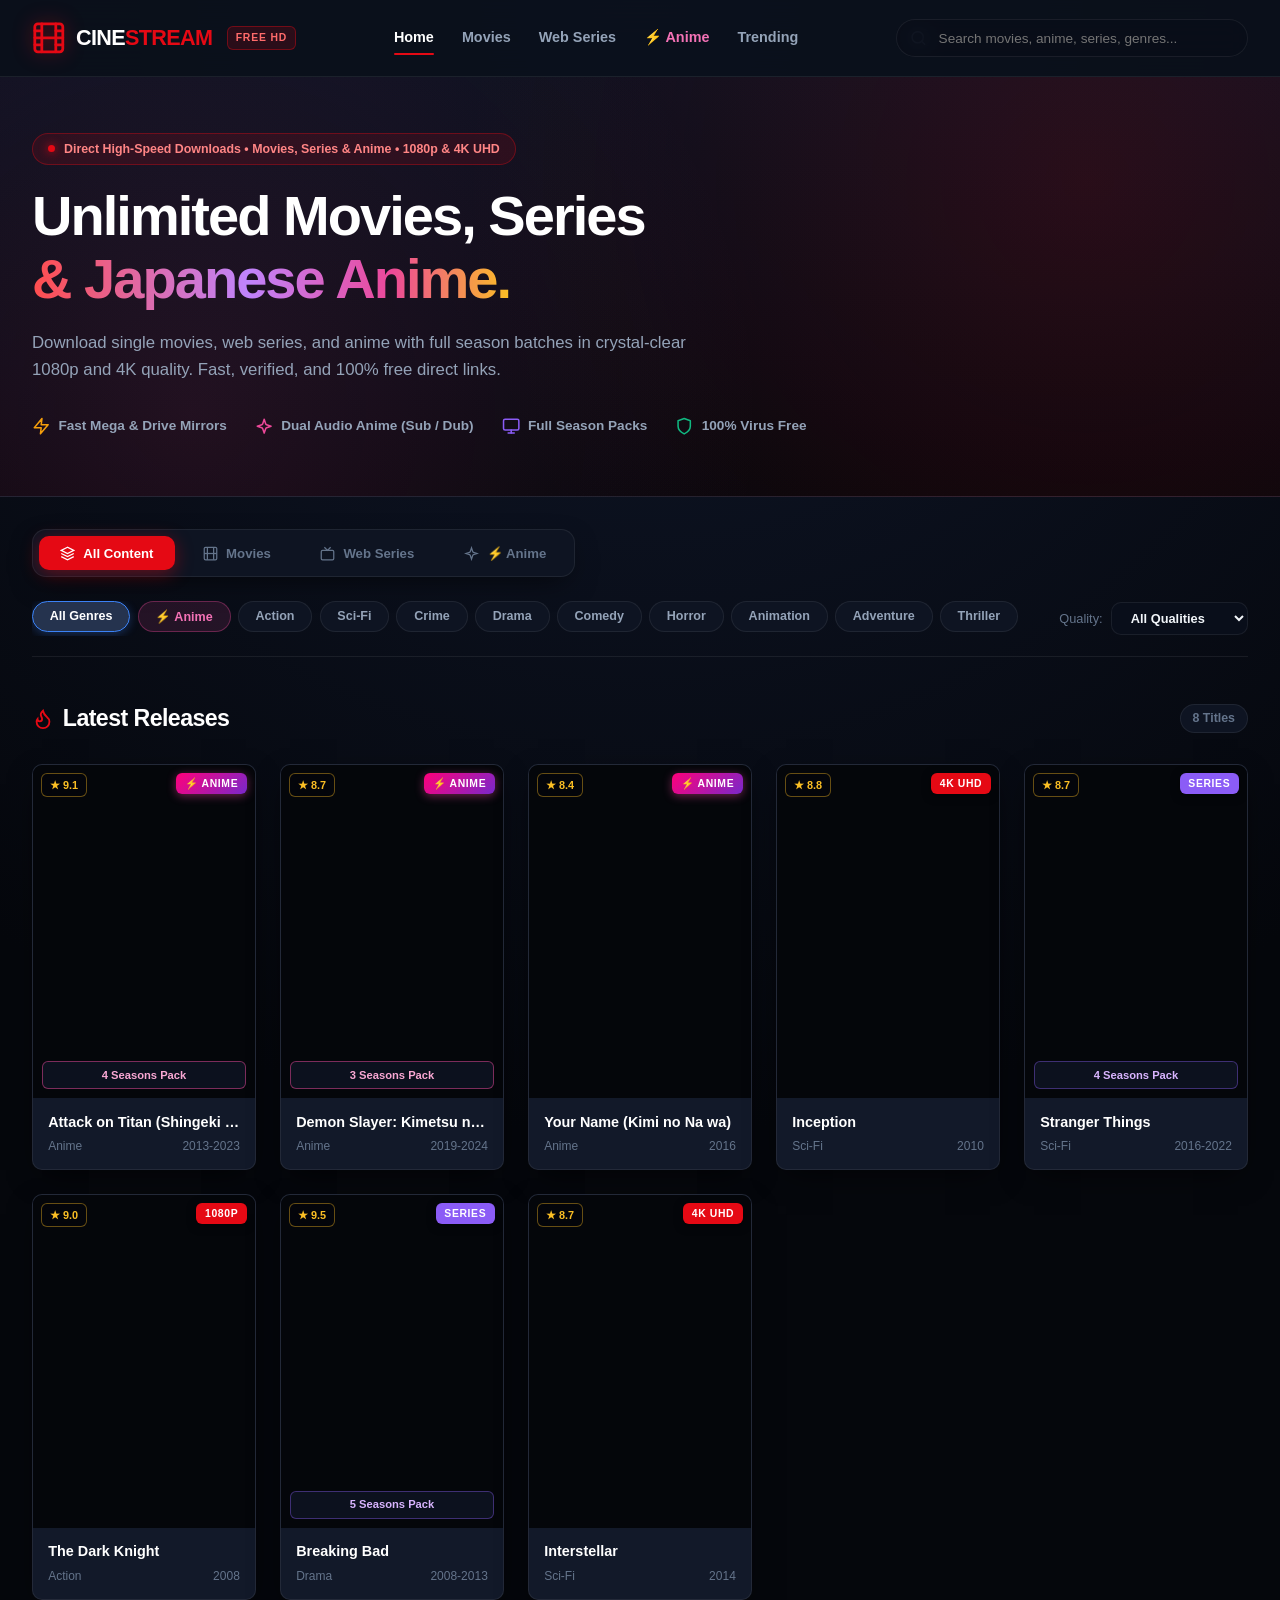
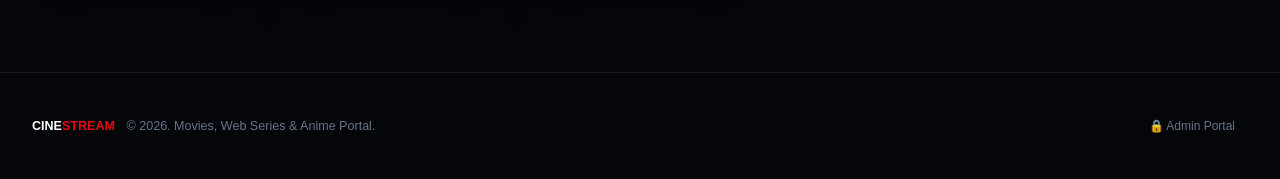
==== commit 477c6860: "Add files via upload" ====
--- a/movie-portal/index.html
+++ b/movie-portal/index.html
@@ -3,7 +3,7 @@
 <head>
   <meta charset="UTF-8" />
   <meta name="viewport" content="width=device-width, initial-scale=1.0" />
-  <title>CineStream - Watch & Download Free Movies & Web Series</title>
+  <title>CineStream - Watch & Download Free Movies, Series & Anime</title>
   
   <!-- Standalone High Performance Stylesheet -->
   <link rel="stylesheet" href="style.css" />
@@ -40,6 +40,7 @@
           <a href="#" class="active" id="navAllBtn">Home</a>
           <a href="#" id="navMoviesBtn">Movies</a>
           <a href="#" id="navSeriesBtn">Web Series</a>
+          <a href="#" id="navAnimeBtn" class="nav-anime" style="color: #f472b6;">⚡ Anime</a>
           <a href="#explore">Trending</a>
         </nav>
 
@@ -52,7 +53,7 @@
           <input 
             type="text" 
             id="searchInput" 
-            placeholder="Search movies, web series, genres..." 
+            placeholder="Search movies, anime, series, genres..." 
             autocomplete="off"
           />
         </div>
@@ -66,16 +67,16 @@
     <div class="site-container">
       <div class="hero-pill">
         <span class="dot"></span>
-        Direct High-Speed Downloads • 1080p & 4K UHD
+        Direct High-Speed Downloads • Movies, Series & Anime • 1080p & 4K UHD
       </div>
 
       <h1 class="hero-heading">
-        Unlimited Movies & <br/>
-        <span class="gradient-text">Complete TV Series.</span>
+        Unlimited Movies, Series <br/>
+        <span class="gradient-text">& Japanese Anime.</span>
       </h1>
 
       <p class="hero-subtitle">
-        Explore a huge collection of latest Hollywood, Bollywood, and international web series with individual season-by-season download packs. 100% free with verified fast links.
+        Download single movies, web series, and anime with full season batches in crystal-clear 1080p and 4K quality. Fast, verified, and 100% free direct links.
       </p>
 
       <div class="hero-features">
@@ -84,7 +85,14 @@
           <svg viewBox="0 0 24 24" fill="none" stroke="#f59e0b" stroke-width="2" stroke-linecap="round" stroke-linejoin="round">
             <polygon points="13 2 3 14 12 14 11 22 21 10 12 10 13 2"></polygon>
           </svg>
-          <span>Direct Mega & Drive Links</span>
+          <span>Fast Mega & Drive Mirrors</span>
+        </div>
+        <div class="hero-feature-item">
+          <!-- Sparkles SVG -->
+          <svg viewBox="0 0 24 24" fill="none" stroke="#ec4899" stroke-width="2" stroke-linecap="round" stroke-linejoin="round">
+            <path d="m12 3-1.912 5.813a2 2 0 0 1-1.275 1.275L3 12l5.813 1.912a2 2 0 0 1 1.275 1.275L12 21l1.912-5.813a2 2 0 0 1 1.275-1.275L21 12l-5.813-1.912a2 2 0 0 1-1.275-1.275L12 3Z"></path>
+          </svg>
+          <span>Dual Audio Anime (Sub / Dub)</span>
         </div>
         <div class="hero-feature-item">
           <!-- Monitor SVG -->
@@ -110,10 +118,9 @@
   <section class="toolbar-section" id="explore">
     <div class="site-container">
       
-      <!-- Content Type Tabs (All / Movies / Series) -->
+      <!-- Content Type Tabs (All / Movies / Series / Anime) -->
       <div class="type-filter-group">
         <button class="type-tab-btn active" data-type="ALL" id="typeTabAll">
-          <!-- Layers SVG -->
           <svg width="15" height="15" viewBox="0 0 24 24" fill="none" stroke="currentColor" stroke-width="2">
             <polygon points="12 2 2 7 12 12 22 7 12 2"></polygon>
             <polyline points="2 17 12 22 22 17"></polyline>
@@ -123,23 +130,28 @@
         </button>
 
         <button class="type-tab-btn" data-type="movie" id="typeTabMovie">
-          <!-- Film SVG -->
           <svg width="15" height="15" viewBox="0 0 24 24" fill="none" stroke="currentColor" stroke-width="2">
             <rect x="2" y="2" width="20" height="20" rx="2.18" ry="2.18"></rect>
             <line x1="7" y1="2" x2="7" y2="22"></line>
             <line x1="17" y1="2" x2="17" y2="22"></line>
             <line x1="2" y1="12" x2="22" y2="12"></line>
           </svg>
-          <span>Movies Only</span>
+          <span>Movies</span>
         </button>
 
         <button class="type-tab-btn" data-type="series" id="typeTabSeries">
-          <!-- TV SVG -->
           <svg width="15" height="15" viewBox="0 0 24 24" fill="none" stroke="currentColor" stroke-width="2">
             <rect x="2" y="7" width="20" height="15" rx="2" ry="2"></rect>
             <polyline points="17 2 12 7 7 2"></polyline>
           </svg>
-          <span>Web Series Only</span>
+          <span>Web Series</span>
+        </button>
+
+        <button class="type-tab-btn" data-type="anime" id="typeTabAnime">
+          <svg width="15" height="15" viewBox="0 0 24 24" fill="none" stroke="currentColor" stroke-width="2">
+            <path d="m12 3-1.912 5.813a2 2 0 0 1-1.275 1.275L3 12l5.813 1.912a2 2 0 0 1 1.275 1.275L12 21l1.912-5.813a2 2 0 0 1 1.275-1.275L21 12l-5.813-1.912a2 2 0 0 1-1.275-1.275L12 3Z"></path>
+          </svg>
+          <span>⚡ Anime</span>
         </button>
       </div>
 
@@ -147,6 +159,7 @@
       <div class="genre-filter-row">
         <div class="genre-pills-list" id="genreList">
           <button class="genre-pill active" data-genre="ALL">All Genres</button>
+          <button class="genre-pill pill-anime-accent" data-genre="Anime">⚡ Anime</button>
           <button class="genre-pill" data-genre="Action">Action</button>
           <button class="genre-pill" data-genre="Sci-Fi">Sci-Fi</button>
           <button class="genre-pill" data-genre="Crime">Crime</button>
@@ -172,14 +185,13 @@
     </div>
   </section>
 
-  <!-- ================= MOVIES & SERIES GRID ================= -->
+  <!-- ================= MOVIES, SERIES & ANIME GRID ================= -->
   <main class="movies-grid-section">
     <div class="site-container">
       
       <div class="grid-header">
         <h2 class="grid-title">
-          <!-- Fire SVG -->
-          <svg width="20" height="20" viewBox="0 0 24 24" fill="none" stroke="#e50914" stroke-width="2">
+          <svg width="22" height="22" viewBox="0 0 24 24" fill="none" stroke="#e50914" stroke-width="2">
             <path d="M8.5 14.5A2.5 2.5 0 0 0 11 12c0-1.38-.5-2-1-3-1.072-2.143-.224-4.054 2-6 .5 2.5 2 4.9 4 6.5 2 1.6 3 3.5 3 5.5a7 7 0 1 1-14 0c0-1.153.433-2.294 1-3a2.5 2.5 0 0 0 2.5 2.5z"></path>
           </svg>
           <span id="sectionTitle">Latest Releases</span>
@@ -189,7 +201,7 @@
 
       <!-- Loading State -->
       <div id="loadingBox" style="text-align: center; padding: 4rem 0; color: #94a3b8;">
-        <p style="font-size: 0.95rem; font-weight: 600;">Loading latest movies & series...</p>
+        <p style="font-size: 0.95rem; font-weight: 600;">Loading latest titles...</p>
       </div>
 
       <!-- Empty State -->
@@ -246,7 +258,7 @@
           </p>
         </div>
 
-        <!-- ================= MOVIE DOWNLOAD SECTION ================= -->
+        <!-- ================= SINGLE MOVIE DOWNLOAD SECTION ================= -->
         <div class="movie-download-box" id="modalMovieSection">
           <a href="#" target="_blank" rel="noopener noreferrer" class="download-btn-primary" id="modalBtnDownload1">
             <svg width="18" height="18" viewBox="0 0 24 24" fill="none" stroke="currentColor" stroke-width="2.5">
@@ -254,7 +266,7 @@
               <polyline points="7 10 12 15 17 10"></polyline>
               <line x1="12" y1="15" x2="12" y2="3"></line>
             </svg>
-            <span>Download Movie (Fast Server 1)</span>
+            <span id="movieDownloadBtnText">Download (Fast Server 1)</span>
           </a>
 
           <a href="#" target="_blank" rel="noopener noreferrer" class="download-btn-secondary hidden" id="modalBtnDownload2">
@@ -266,17 +278,17 @@
           </a>
         </div>
 
-        <!-- ================= SERIES SEASONS SECTION (MANUAL) ================= -->
+        <!-- ================= SERIES & ANIME SEASONS SECTION (MANUAL) ================= -->
         <div class="series-seasons-box hidden" id="modalSeriesSection">
           <div class="series-seasons-header">
             <h4>
-              <svg width="16" height="16" viewBox="0 0 24 24" fill="none" stroke="#a855f7" stroke-width="2">
+              <svg width="16" height="16" viewBox="0 0 24 24" fill="none" stroke="#ec4899" stroke-width="2">
                 <rect x="2" y="7" width="20" height="15" rx="2" ry="2"></rect>
                 <polyline points="17 2 12 7 7 2"></polyline>
               </svg>
               <span>Download by Season (Manual)</span>
             </h4>
-            <span id="modalSeasonsCount" style="font-size: 0.75rem; font-weight: 700; color: #c084fc;">
+            <span id="modalSeasonsCount" style="font-size: 0.75rem; font-weight: 700; color: #f472b6;">
               4 Seasons
             </span>
           </div>
@@ -298,7 +310,7 @@
       <div class="footer-content">
         <div>
           <span style="font-weight: 800; color: #fff;">CINE<span style="color: #e50914;">STREAM</span></span>
-          <span style="margin-left: 0.5rem;">© 2026. All rights reserved.</span>
+          <span style="margin-left: 0.5rem;">© 2026. Movies, Web Series & Anime Portal.</span>
         </div>
 
         <div>
--- a/movie-portal/style.css
+++ b/movie-portal/style.css
@@ -1,45 +1,50 @@
 /* ========================================================
-   CineStream - Professional Cinema & Streaming Platform CSS
-   100% Self-Contained | Retina Display | Zero External CSS Dependencies
+   CineStream - Ultra-Premium Cinema & Anime Streaming Platform
+   Handcrafted High-End Fluid Design | Buttery Smooth Animations
 ======================================================== */
 
 :root {
-  --bg-body: #07090e;
-  --bg-surface: #0e131f;
-  --bg-card: #131927;
-  --bg-card-hover: #1a2235;
-  --bg-glass: rgba(14, 19, 31, 0.85);
-  
+  --bg-deep: #05070c;
+  --bg-body: #080b12;
+  --bg-surface: #0e1422;
+  --bg-card: #121929;
+  --bg-card-hover: #182238;
+  --bg-glass: rgba(11, 16, 27, 0.88);
+
   --brand-red: #e50914;
-  --brand-red-hover: #f40612;
-  --brand-red-glow: rgba(229, 9, 20, 0.35);
+  --brand-red-glow: rgba(229, 9, 20, 0.4);
   
   --brand-purple: #8b5cf6;
-  --brand-purple-hover: #7c3aed;
-  --brand-purple-glow: rgba(139, 92, 246, 0.35);
-  
-  --border-subtle: #1e2738;
-  --border-light: #2b374e;
-  
+  --brand-purple-glow: rgba(139, 92, 246, 0.4);
+
+  --brand-anime: #ec4899;
+  --brand-anime-gradient: linear-gradient(135deg, #ff007a 0%, #7928ca 100%);
+  --brand-anime-glow: rgba(236, 72, 153, 0.45);
+
+  --border-subtle: rgba(255, 255, 255, 0.07);
+  --border-light: rgba(255, 255, 255, 0.14);
+  --border-glow: rgba(229, 9, 20, 0.5);
+
   --text-white: #ffffff;
   --text-primary: #f1f5f9;
   --text-secondary: #94a3b8;
   --text-muted: #64748b;
-  
-  --gold: #f59e0b;
+
+  --gold: #fbbf24;
   --green: #10b981;
+  --cyan: #06b6d4;
+
+  --ease-apple: cubic-bezier(0.16, 1, 0.3, 1);
+  --ease-bounce: cubic-bezier(0.34, 1.56, 0.64, 1);
   
   --radius-sm: 6px;
   --radius-md: 10px;
   --radius-lg: 14px;
   --radius-xl: 20px;
   --radius-full: 9999px;
-  
-  --shadow-sm: 0 2px 8px rgba(0, 0, 0, 0.4);
-  --shadow-md: 0 8px 24px rgba(0, 0, 0, 0.5);
-  --shadow-lg: 0 20px 40px rgba(0, 0, 0, 0.7);
-  --shadow-red: 0 8px 25px rgba(229, 9, 20, 0.4);
-  --shadow-purple: 0 8px 25px rgba(139, 92, 246, 0.4);
+
+  --shadow-card: 0 10px 30px -10px rgba(0, 0, 0, 0.7);
+  --shadow-hover: 0 20px 40px -12px rgba(0, 0, 0, 0.85);
 }
 
 *, *::before, *::after {
@@ -50,7 +55,7 @@
 
 html {
   font-family: -apple-system, BlinkMacSystemFont, 'Segoe UI', Roboto, Helvetica, Arial, sans-serif;
-  background-color: var(--bg-body);
+  background-color: var(--bg-deep);
   color: var(--text-primary);
   scroll-behavior: smooth;
   -webkit-font-smoothing: antialiased;
@@ -60,7 +65,7 @@
   min-height: 100vh;
   display: flex;
   flex-direction: column;
-  background-color: var(--bg-body);
+  background: radial-gradient(circle at 50% 0%, #10182c 0%, var(--bg-deep) 60%);
   color: var(--text-primary);
   line-height: 1.5;
   overflow-x: hidden;
@@ -69,18 +74,14 @@
 a {
   text-decoration: none;
   color: inherit;
-  transition: all 0.2s ease;
+  transition: all 0.25s var(--ease-apple);
 }
 
 button {
   cursor: pointer;
   border: none;
   font-family: inherit;
-  transition: all 0.2s ease;
-}
-
-input, select, textarea {
-  font-family: inherit;
+  transition: all 0.25s var(--ease-apple);
 }
 
 /* ================= CONTAINER ================= */
@@ -100,19 +101,20 @@
   }
 }
 
-/* ================= NAVBAR ================= */
+/* ================= HEADER / NAVBAR ================= */
 .site-header {
   position: sticky;
   top: 0;
   z-index: 50;
   background: var(--bg-glass);
-  backdrop-filter: blur(16px);
-  -webkit-backdrop-filter: blur(16px);
+  backdrop-filter: blur(20px);
+  -webkit-backdrop-filter: blur(20px);
   border-bottom: 1px solid var(--border-subtle);
+  transition: background 0.3s ease;
 }
 
 .navbar-inner {
-  height: 4.5rem;
+  height: 4.75rem;
   display: flex;
   align-items: center;
   justify-content: space-between;
@@ -127,12 +129,18 @@
   font-weight: 900;
   letter-spacing: -0.03em;
   color: var(--text-white);
+  transition: transform 0.25s var(--ease-bounce);
+}
+
+.brand-logo:hover {
+  transform: scale(1.03);
 }
 
 .brand-logo svg {
-  width: 2rem;
-  height: 2rem;
+  width: 2.1rem;
+  height: 2.1rem;
   color: var(--brand-red);
+  filter: drop-shadow(0 0 10px var(--brand-red-glow));
 }
 
 .brand-logo span.highlight {
@@ -141,10 +149,10 @@
 
 .brand-badge {
   font-size: 0.65rem;
-  font-weight: 700;
+  font-weight: 800;
   text-transform: uppercase;
   letter-spacing: 0.08em;
-  padding: 0.15rem 0.45rem;
+  padding: 0.18rem 0.5rem;
   background: rgba(229, 9, 20, 0.15);
   border: 1px solid rgba(229, 9, 20, 0.4);
   color: #ff6b6b;
@@ -162,36 +170,63 @@
   color: var(--text-secondary);
 }
 
-@media (min-width: 900px) {
+@media (min-width: 960px) {
   .nav-links { display: flex; }
 }
 
+.nav-links a {
+  position: relative;
+  padding: 0.4rem 0;
+}
+
+.nav-links a::after {
+  content: '';
+  position: absolute;
+  bottom: 0;
+  left: 0;
+  width: 0%;
+  height: 2px;
+  background: var(--brand-red);
+  border-radius: 2px;
+  transition: width 0.25s var(--ease-apple);
+}
+
 .nav-links a:hover, .nav-links a.active {
   color: var(--text-white);
+}
+
+.nav-links a.active::after, .nav-links a:hover::after {
+  width: 100%;
+}
+
+.nav-links a.nav-anime.active::after {
+  background: var(--brand-anime);
 }
 
 /* Header Search Box */
 .header-search {
   position: relative;
   flex: 1;
-  max-width: 24rem;
+  max-width: 22rem;
 }
 
 .header-search input {
   width: 100%;
-  background: #090c14;
+  background: rgba(9, 14, 25, 0.7);
   border: 1px solid var(--border-subtle);
   border-radius: var(--radius-full);
-  padding: 0.6rem 1rem 0.6rem 2.6rem;
+  padding: 0.65rem 1rem 0.65rem 2.6rem;
   color: var(--text-white);
   font-size: 0.85rem;
   outline: none;
-  transition: all 0.2s ease;
+  transition: all 0.25s var(--ease-apple);
+  backdrop-filter: blur(10px);
 }
 
 .header-search input:focus {
   border-color: var(--brand-red);
-  box-shadow: 0 0 0 3px rgba(229, 9, 20, 0.2);
+  background: #090e19;
+  box-shadow: 0 0 0 3px rgba(229, 9, 20, 0.25);
 }
 
 .header-search svg {
@@ -199,8 +234,8 @@
   left: 0.9rem;
   top: 50%;
   transform: translateY(-50%);
-  width: 1rem;
-  height: 1rem;
+  width: 1.05rem;
+  height: 1.05rem;
   color: var(--text-muted);
   pointer-events: none;
 }
@@ -208,9 +243,10 @@
 /* ================= HERO SPOTLIGHT BANNER ================= */
 .hero-spotlight {
   position: relative;
-  background: radial-gradient(circle at 80% 20%, rgba(229, 9, 20, 0.12) 0%, transparent 60%),
-              linear-gradient(180deg, #0e131f 0%, #07090e 100%);
-  padding: 3rem 0 3.5rem;
+  background: radial-gradient(circle at 85% 25%, rgba(229, 9, 20, 0.14) 0%, transparent 55%),
+              radial-gradient(circle at 15% 80%, rgba(236, 72, 153, 0.12) 0%, transparent 50%),
+              linear-gradient(180deg, #0b111f 0%, #05070c 100%);
+  padding: 3.5rem 0 3.75rem;
   border-bottom: 1px solid var(--border-subtle);
   overflow: hidden;
 }
@@ -218,59 +254,65 @@
 .hero-pill {
   display: inline-flex;
   align-items: center;
-  gap: 0.5rem;
-  padding: 0.3rem 0.85rem;
+  gap: 0.55rem;
+  padding: 0.35rem 0.95rem;
   border-radius: var(--radius-full);
   background: rgba(229, 9, 20, 0.12);
   border: 1px solid rgba(229, 9, 20, 0.35);
   color: #ff8585;
-  font-size: 0.75rem;
+  font-size: 0.775rem;
   font-weight: 700;
-  margin-bottom: 1rem;
+  margin-bottom: 1.25rem;
+  animation: pulseGlow 3s infinite alternate;
+}
+
+@keyframes pulseGlow {
+  0% { box-shadow: 0 0 0 0 rgba(229, 9, 20, 0); }
+  100% { box-shadow: 0 0 15px 2px rgba(229, 9, 20, 0.3); }
 }
 
 .hero-pill .dot {
-  width: 6px;
-  height: 6px;
+  width: 7px;
+  height: 7px;
   border-radius: 50%;
   background-color: var(--brand-red);
-  box-shadow: 0 0 8px var(--brand-red);
+  box-shadow: 0 0 10px var(--brand-red);
 }
 
 .hero-heading {
-  font-size: 2.25rem;
+  font-size: 2.4rem;
   font-weight: 900;
-  line-height: 1.15;
-  letter-spacing: -0.03em;
-  color: var(--text-white);
-  max-width: 44rem;
+  line-height: 1.12;
+  letter-spacing: -0.035em;
+  color: var(--text-white);
+  max-width: 48rem;
 }
 
 @media (min-width: 768px) {
-  .hero-heading { font-size: 3.25rem; }
+  .hero-heading { font-size: 3.5rem; }
 }
 
 .hero-heading .gradient-text {
-  background: linear-gradient(90deg, #ff4d4d, #c084fc, #fbbf24);
+  background: linear-gradient(90deg, #ff4d4d 0%, #c084fc 45%, #ec4899 75%, #fbbf24 100%);
   -webkit-background-clip: text;
   -webkit-text-fill-color: transparent;
 }
 
 .hero-subtitle {
-  margin-top: 1rem;
-  font-size: 1rem;
+  margin-top: 1.15rem;
+  font-size: 1.05rem;
   color: var(--text-secondary);
-  max-width: 38rem;
-  line-height: 1.6;
+  max-width: 42rem;
+  line-height: 1.65;
 }
 
 .hero-features {
   display: flex;
   flex-wrap: wrap;
   align-items: center;
-  gap: 1.5rem;
-  margin-top: 1.75rem;
-  font-size: 0.825rem;
+  gap: 1.75rem;
+  margin-top: 2rem;
+  font-size: 0.85rem;
   font-weight: 600;
   color: var(--text-secondary);
 }
@@ -278,32 +320,33 @@
 .hero-feature-item {
   display: flex;
   align-items: center;
-  gap: 0.45rem;
+  gap: 0.5rem;
 }
 
 .hero-feature-item svg {
-  width: 1.1rem;
-  height: 1.1rem;
-}
-
-/* ================= FILTER & CATEGORY TOOLBAR ================= */
+  width: 1.15rem;
+  height: 1.15rem;
+}
+
+/* ================= FILTER TOOLBAR ================= */
 .toolbar-section {
-  padding: 1.75rem 0 0.5rem;
+  padding: 2rem 0 0.5rem;
 }
 
 .type-filter-group {
   display: inline-flex;
   align-items: center;
-  gap: 0.35rem;
+  gap: 0.4rem;
   background: var(--bg-surface);
   border: 1px solid var(--border-subtle);
   border-radius: var(--radius-lg);
   padding: 0.35rem;
-  margin-bottom: 1.25rem;
+  margin-bottom: 1.5rem;
+  box-shadow: var(--shadow-card);
 }
 
 .type-tab-btn {
-  padding: 0.55rem 1.25rem;
+  padding: 0.6rem 1.35rem;
   border-radius: var(--radius-md);
   font-size: 0.825rem;
   font-weight: 700;
@@ -311,7 +354,8 @@
   background: transparent;
   display: flex;
   align-items: center;
-  gap: 0.45rem;
+  gap: 0.5rem;
+  transition: all 0.25s var(--ease-apple);
 }
 
 .type-tab-btn:hover {
@@ -322,12 +366,17 @@
 .type-tab-btn.active {
   background: var(--brand-red);
   color: var(--text-white);
-  box-shadow: var(--shadow-red);
+  box-shadow: 0 4px 18px var(--brand-red-glow);
 }
 
 .type-tab-btn.active.series-active {
   background: var(--brand-purple);
-  box-shadow: var(--shadow-purple);
+  box-shadow: 0 4px 18px var(--brand-purple-glow);
+}
+
+.type-tab-btn.active.anime-active {
+  background: var(--brand-anime-gradient);
+  box-shadow: 0 4px 18px var(--brand-anime-glow);
 }
 
 /* Genres Bar */
@@ -337,7 +386,7 @@
   justify-content: space-between;
   gap: 1rem;
   border-bottom: 1px solid var(--border-subtle);
-  padding-bottom: 1rem;
+  padding-bottom: 1.25rem;
   flex-wrap: wrap;
 }
 
@@ -355,26 +404,42 @@
 }
 
 .genre-pill {
-  padding: 0.4rem 0.95rem;
+  padding: 0.45rem 1.05rem;
   border-radius: var(--radius-full);
-  font-size: 0.775rem;
+  font-size: 0.785rem;
   font-weight: 700;
   background: var(--bg-surface);
   color: var(--text-secondary);
   border: 1px solid var(--border-subtle);
   white-space: nowrap;
+  transition: all 0.2s var(--ease-apple);
 }
 
 .genre-pill:hover {
   background: var(--bg-card-hover);
   color: var(--text-white);
   border-color: var(--border-light);
+  transform: translateY(-2px);
 }
 
 .genre-pill.active {
-  background: #334155;
-  color: var(--text-white);
-  border-color: #475569;
+  background: #25334e;
+  color: var(--text-white);
+  border-color: #3b82f6;
+  box-shadow: 0 2px 10px rgba(59, 130, 246, 0.3);
+}
+
+.genre-pill.pill-anime-accent {
+  background: rgba(236, 72, 153, 0.12);
+  color: #f472b6;
+  border-color: rgba(236, 72, 153, 0.35);
+}
+
+.genre-pill.pill-anime-accent:hover, .genre-pill.pill-anime-accent.active {
+  background: var(--brand-anime-gradient) !important;
+  color: #fff !important;
+  border-color: transparent !important;
+  box-shadow: 0 4px 15px var(--brand-anime-glow);
 }
 
 .quality-select-wrapper {
@@ -386,19 +451,24 @@
 }
 
 .quality-select-wrapper select {
-  background: #090c14;
+  background: #090e1a;
   border: 1px solid var(--border-subtle);
   color: var(--text-primary);
   font-size: 0.8rem;
   font-weight: 600;
-  padding: 0.4rem 0.85rem;
+  padding: 0.45rem 0.95rem;
   border-radius: var(--radius-md);
   outline: none;
-}
-
-/* ================= GRID & MOVIE CARDS ================= */
+  transition: all 0.2s ease;
+}
+
+.quality-select-wrapper select:focus {
+  border-color: var(--brand-red);
+}
+
+/* ================= GRID & CARDS (BUTTERY SMOOTH) ================= */
 .movies-grid-section {
-  padding: 2rem 0 4rem;
+  padding: 2.25rem 0 4.5rem;
   flex: 1;
 }
 
@@ -406,23 +476,23 @@
   display: flex;
   align-items: center;
   justify-content: space-between;
-  margin-bottom: 1.5rem;
+  margin-bottom: 1.75rem;
 }
 
 .grid-title {
-  font-size: 1.35rem;
+  font-size: 1.45rem;
   font-weight: 800;
-  letter-spacing: -0.02em;
-  color: var(--text-white);
-  display: flex;
-  align-items: center;
-  gap: 0.5rem;
+  letter-spacing: -0.025em;
+  color: var(--text-white);
+  display: flex;
+  align-items: center;
+  gap: 0.55rem;
 }
 
 .grid-count {
-  font-size: 0.75rem;
+  font-size: 0.775rem;
   font-weight: 700;
-  padding: 0.2rem 0.65rem;
+  padding: 0.25rem 0.75rem;
   border-radius: var(--radius-full);
   background: var(--bg-surface);
   color: var(--text-muted);
@@ -432,10 +502,10 @@
 .media-cards-grid {
   display: grid;
   grid-template-columns: repeat(2, minmax(0, 1fr));
-  gap: 1rem;
-}
-
-@media (min-width: 600px) { .media-cards-grid { grid-template-columns: repeat(3, minmax(0, 1fr)); gap: 1.25rem; } }
+  gap: 1.15rem;
+}
+
+@media (min-width: 600px) { .media-cards-grid { grid-template-columns: repeat(3, minmax(0, 1fr)); gap: 1.35rem; } }
 @media (min-width: 850px) { .media-cards-grid { grid-template-columns: repeat(4, minmax(0, 1fr)); gap: 1.5rem; } }
 @media (min-width: 1100px) { .media-cards-grid { grid-template-columns: repeat(5, minmax(0, 1fr)); } }
 @media (min-width: 1300px) { .media-cards-grid { grid-template-columns: repeat(6, minmax(0, 1fr)); } }
@@ -450,13 +520,22 @@
   flex-direction: column;
   cursor: pointer;
   position: relative;
-  transition: transform 0.25s ease, box-shadow 0.25s ease, border-color 0.25s ease;
+  transition: transform 0.35s var(--ease-apple), box-shadow 0.35s var(--ease-apple), border-color 0.35s var(--ease-apple);
+  box-shadow: var(--shadow-card);
 }
 
 .media-card:hover {
-  transform: translateY(-6px);
+  transform: translateY(-8px) scale(1.015);
   border-color: var(--border-light);
-  box-shadow: var(--shadow-lg), 0 0 15px rgba(229, 9, 20, 0.2);
+  box-shadow: var(--shadow-hover), 0 0 25px rgba(229, 9, 20, 0.22);
+}
+
+.media-card.card-anime:hover {
+  box-shadow: var(--shadow-hover), 0 0 25px var(--brand-anime-glow);
+}
+
+.media-card.card-series:hover {
+  box-shadow: var(--shadow-hover), 0 0 25px var(--brand-purple-glow);
 }
 
 .poster-holder {
@@ -464,7 +543,7 @@
   width: 100%;
   position: relative;
   overflow: hidden;
-  background: #05070c;
+  background: #04060a;
 }
 
 .poster-holder img {
@@ -472,11 +551,11 @@
   height: 100%;
   object-fit: cover;
   display: block;
-  transition: transform 0.35s ease;
+  transition: transform 0.45s var(--ease-apple);
 }
 
 .media-card:hover .poster-holder img {
-  transform: scale(1.06);
+  transform: scale(1.07);
 }
 
 /* Card Badges */
@@ -484,37 +563,33 @@
   position: absolute;
   top: 0.5rem;
   left: 0.5rem;
-  background: rgba(0, 0, 0, 0.8);
-  backdrop-filter: blur(6px);
-  border: 1px solid rgba(245, 158, 11, 0.4);
+  background: rgba(4, 6, 12, 0.82);
+  backdrop-filter: blur(8px);
+  border: 1px solid rgba(251, 191, 36, 0.4);
   color: var(--gold);
-  font-size: 0.65rem;
+  font-size: 0.68rem;
   font-weight: 800;
-  padding: 0.15rem 0.45rem;
+  padding: 0.18rem 0.5rem;
   border-radius: var(--radius-sm);
   display: flex;
   align-items: center;
   gap: 0.25rem;
   z-index: 2;
-}
-
-.card-badge-rating svg {
-  width: 0.75rem;
-  height: 0.75rem;
 }
 
 .card-badge-type {
   position: absolute;
   top: 0.5rem;
   right: 0.5rem;
-  padding: 0.15rem 0.5rem;
+  padding: 0.18rem 0.55rem;
   border-radius: var(--radius-sm);
-  font-size: 0.625rem;
+  font-size: 0.65rem;
   font-weight: 900;
   text-transform: uppercase;
-  letter-spacing: 0.05em;
+  letter-spacing: 0.06em;
   color: var(--text-white);
   z-index: 2;
+  box-shadow: 0 2px 8px rgba(0, 0, 0, 0.5);
 }
 
 .badge-movie-red {
@@ -525,33 +600,44 @@
   background: var(--brand-purple);
 }
 
+.badge-anime-pink {
+  background: var(--brand-anime-gradient) !important;
+  box-shadow: 0 2px 10px var(--brand-anime-glow) !important;
+}
+
 .card-seasons-badge {
   position: absolute;
-  bottom: 0.5rem;
-  left: 0.5rem;
-  right: 0.5rem;
-  background: rgba(139, 92, 246, 0.85);
-  backdrop-filter: blur(6px);
-  color: #fff;
-  font-size: 0.68rem;
+  bottom: 0.55rem;
+  left: 0.55rem;
+  right: 0.55rem;
+  background: rgba(14, 20, 34, 0.88);
+  backdrop-filter: blur(10px);
+  border: 1px solid rgba(139, 92, 246, 0.4);
+  color: #d8b4fe;
+  font-size: 0.7rem;
   font-weight: 700;
   text-align: center;
-  padding: 0.25rem;
+  padding: 0.3rem;
   border-radius: var(--radius-sm);
   z-index: 2;
+}
+
+.badge-anime-seasons {
+  border-color: rgba(236, 72, 153, 0.5) !important;
+  color: #f9a8d4 !important;
 }
 
 /* Card Hover Overlay */
 .card-hover-overlay {
   position: absolute;
   inset: 0;
-  background: linear-gradient(180deg, transparent 40%, rgba(0, 0, 0, 0.9) 100%);
+  background: linear-gradient(180deg, transparent 40%, rgba(3, 5, 9, 0.95) 100%);
   display: flex;
   flex-direction: column;
   justify-content: flex-end;
-  padding: 0.75rem;
+  padding: 0.85rem;
   opacity: 0;
-  transition: opacity 0.25s ease;
+  transition: opacity 0.3s var(--ease-apple);
   z-index: 3;
 }
 
@@ -561,65 +647,86 @@
 
 .card-hover-btn {
   width: 100%;
-  padding: 0.5rem;
+  padding: 0.55rem;
   background: var(--brand-red);
   color: #fff;
-  font-size: 0.75rem;
+  font-size: 0.775rem;
   font-weight: 800;
   border-radius: var(--radius-sm);
   display: flex;
   align-items: center;
   justify-content: center;
-  gap: 0.35rem;
-  box-shadow: 0 4px 12px rgba(0, 0, 0, 0.5);
+  gap: 0.4rem;
+  box-shadow: 0 4px 15px rgba(0, 0, 0, 0.6);
+  transform: translateY(6px);
+  transition: transform 0.25s var(--ease-apple);
+}
+
+.media-card:hover .card-hover-btn {
+  transform: translateY(0);
 }
 
 .card-hover-btn.series-btn {
   background: var(--brand-purple);
 }
 
+.card-hover-btn.anime-btn {
+  background: var(--brand-anime-gradient);
+}
+
 /* Card Info */
 .card-info {
-  padding: 0.75rem 0.85rem;
+  padding: 0.85rem 0.95rem;
   display: flex;
   flex-direction: column;
   gap: 0.25rem;
 }
 
 .card-title {
-  font-size: 0.875rem;
+  font-size: 0.9rem;
   font-weight: 700;
   color: var(--text-white);
   white-space: nowrap;
   overflow: hidden;
   text-overflow: ellipsis;
+  transition: color 0.2s ease;
 }
 
 .media-card:hover .card-title {
   color: #ff6b6b;
 }
 
+.media-card.card-anime:hover .card-title {
+  color: #f472b6;
+}
+
 .card-meta-row {
   display: flex;
   align-items: center;
   justify-content: space-between;
-  font-size: 0.725rem;
+  font-size: 0.75rem;
   color: var(--text-muted);
 }
 
-/* ================= MODAL DIALOG (FIXED & HIGH-END) ================= */
+/* ================= MODAL DIALOG (FLUID & SMOOTH ENTRANCE) ================= */
 .modal-overlay {
   position: fixed;
   inset: 0;
   z-index: 100;
   background: rgba(0, 0, 0, 0.88);
-  backdrop-filter: blur(12px);
-  -webkit-backdrop-filter: blur(12px);
+  backdrop-filter: blur(16px);
+  -webkit-backdrop-filter: blur(16px);
   display: flex;
   align-items: center;
   justify-content: center;
   padding: 1.25rem;
   overflow-y: auto;
+  animation: modalOverlayFade 0.25s ease-out;
+}
+
+@keyframes modalOverlayFade {
+  from { opacity: 0; }
+  to { opacity: 1; }
 }
 
 .modal-overlay.hidden {
@@ -627,17 +734,29 @@
 }
 
 .modal-card {
-  background: #0f1523;
+  background: #0d1322;
   border: 1px solid var(--border-light);
   border-radius: var(--radius-xl);
-  max-width: 56rem;
+  max-width: 58rem;
   width: 100%;
   max-height: 90vh;
   overflow-y: auto;
   position: relative;
-  box-shadow: var(--shadow-lg);
+  box-shadow: 0 25px 60px rgba(0, 0, 0, 0.9), 0 0 35px rgba(255, 255, 255, 0.05);
   display: flex;
   flex-direction: column;
+  animation: modalPopIn 0.35s var(--ease-apple);
+}
+
+@keyframes modalPopIn {
+  from {
+    opacity: 0;
+    transform: scale(0.95) translateY(14px);
+  }
+  to {
+    opacity: 1;
+    transform: scale(1) translateY(0);
+  }
 }
 
 @media (min-width: 768px) {
@@ -652,28 +771,29 @@
   top: 1rem;
   right: 1rem;
   z-index: 10;
-  width: 2.25rem;
-  height: 2.25rem;
+  width: 2.35rem;
+  height: 2.35rem;
   border-radius: 50%;
-  background: rgba(0, 0, 0, 0.7);
+  background: rgba(0, 0, 0, 0.75);
+  backdrop-filter: blur(8px);
   color: var(--text-white);
   display: flex;
   align-items: center;
   justify-content: center;
   border: 1px solid var(--border-subtle);
-  transition: all 0.2s ease;
+  transition: all 0.2s var(--ease-apple);
 }
 
 .modal-close-btn:hover {
   background: var(--brand-red);
-  transform: rotate(90deg);
+  transform: rotate(90deg) scale(1.05);
 }
 
 /* Modal Poster Column */
 .modal-poster-col {
   width: 100%;
   position: relative;
-  background: #05070c;
+  background: #030509;
   display: flex;
   align-items: center;
   justify-content: center;
@@ -719,7 +839,7 @@
 }
 
 .modal-badge {
-  padding: 0.2rem 0.55rem;
+  padding: 0.22rem 0.6rem;
   border-radius: var(--radius-sm);
   font-size: 0.7rem;
   font-weight: 800;
@@ -727,22 +847,22 @@
 }
 
 .modal-title {
-  font-size: 1.75rem;
+  font-size: 1.85rem;
   font-weight: 900;
-  letter-spacing: -0.02em;
-  color: var(--text-white);
-  line-height: 1.25;
+  letter-spacing: -0.025em;
+  color: var(--text-white);
+  line-height: 1.2;
 }
 
 @media (min-width: 768px) {
-  .modal-title { font-size: 2.25rem; }
+  .modal-title { font-size: 2.35rem; }
 }
 
 .modal-description {
-  margin-top: 0.85rem;
-  font-size: 0.875rem;
+  margin-top: 0.95rem;
+  font-size: 0.885rem;
   color: var(--text-secondary);
-  line-height: 1.6;
+  line-height: 1.65;
   max-height: 8rem;
   overflow-y: auto;
   padding-right: 0.5rem;
@@ -755,7 +875,7 @@
   border-top: 1px solid var(--border-subtle);
   display: flex;
   flex-direction: column;
-  gap: 0.65rem;
+  gap: 0.75rem;
 }
 
 .download-btn-primary {
@@ -769,16 +889,17 @@
   align-items: center;
   justify-content: center;
   gap: 0.65rem;
-  box-shadow: var(--shadow-red);
+  box-shadow: 0 4px 18px var(--brand-red-glow);
 }
 
 .download-btn-primary:hover {
   background: linear-gradient(90deg, #b91c1c, var(--brand-red));
   transform: translateY(-2px);
+  box-shadow: 0 6px 25px var(--brand-red-glow);
 }
 
 .download-btn-secondary {
-  padding: 0.65rem 1rem;
+  padding: 0.7rem 1.1rem;
   border-radius: var(--radius-md);
   background: var(--bg-surface);
   border: 1px solid var(--border-subtle);
@@ -796,7 +917,7 @@
   color: var(--text-white);
 }
 
-/* Series Seasons Box (Clean & Beautiful) */
+/* Series & Anime Seasons Box */
 .series-seasons-box {
   margin-top: 1.5rem;
   padding-top: 1.25rem;
@@ -807,11 +928,11 @@
   display: flex;
   align-items: center;
   justify-content: space-between;
-  margin-bottom: 0.75rem;
+  margin-bottom: 0.85rem;
 }
 
 .series-seasons-header h4 {
-  font-size: 0.875rem;
+  font-size: 0.9rem;
   font-weight: 800;
   color: var(--text-white);
   display: flex;
@@ -822,57 +943,68 @@
 .seasons-scroll-container {
   display: flex;
   flex-direction: column;
-  gap: 0.55rem;
+  gap: 0.65rem;
   max-height: 14rem;
   overflow-y: auto;
   padding-right: 0.4rem;
 }
 
 .season-download-card {
-  background: #090c15;
+  background: #090e1a;
   border: 1px solid var(--border-subtle);
   border-radius: var(--radius-md);
-  padding: 0.75rem 1rem;
+  padding: 0.8rem 1.1rem;
   display: flex;
   align-items: center;
   justify-content: space-between;
   gap: 1rem;
-  transition: all 0.2s ease;
+  transition: all 0.25s var(--ease-apple);
 }
 
 .season-download-card:hover {
   border-color: var(--brand-purple);
-  background: #0e1220;
+  background: #11182c;
+  transform: translateX(3px);
+}
+
+.season-download-card.anime-season:hover {
+  border-color: var(--brand-anime);
 }
 
 .season-info-left {
   display: flex;
   align-items: center;
-  gap: 0.75rem;
+  gap: 0.85rem;
 }
 
 .season-num-tag {
-  width: 1.75rem;
-  height: 1.75rem;
+  width: 1.85rem;
+  height: 1.85rem;
   border-radius: var(--radius-sm);
   background: rgba(139, 92, 246, 0.2);
   border: 1px solid rgba(139, 92, 246, 0.4);
   color: #c084fc;
-  font-size: 0.75rem;
+  font-size: 0.775rem;
   font-weight: 800;
   display: flex;
   align-items: center;
   justify-content: center;
 }
 
+.season-num-tag.anime-tag {
+  background: rgba(236, 72, 153, 0.2);
+  border-color: rgba(236, 72, 153, 0.45);
+  color: #f472b6;
+}
+
 .season-title-text {
-  font-size: 0.85rem;
+  font-size: 0.875rem;
   font-weight: 800;
   color: var(--text-white);
 }
 
 .season-meta-sub {
-  font-size: 0.7rem;
+  font-size: 0.725rem;
   color: var(--text-muted);
 }
 
@@ -883,28 +1015,34 @@
 }
 
 .btn-season-get {
-  padding: 0.45rem 0.95rem;
+  padding: 0.48rem 1rem;
   border-radius: var(--radius-md);
   background: linear-gradient(90deg, var(--brand-purple), #6366f1);
   color: #fff;
-  font-size: 0.75rem;
+  font-size: 0.775rem;
   font-weight: 800;
   display: flex;
   align-items: center;
   gap: 0.35rem;
   white-space: nowrap;
+  box-shadow: 0 3px 12px rgba(139, 92, 246, 0.35);
 }
 
 .btn-season-get:hover {
   background: linear-gradient(90deg, #7c3aed, var(--brand-purple));
-  box-shadow: 0 4px 15px rgba(139, 92, 246, 0.4);
+  transform: translateY(-1px);
+}
+
+.btn-season-get.anime-download-btn {
+  background: var(--brand-anime-gradient) !important;
+  box-shadow: 0 3px 12px var(--brand-anime-glow) !important;
 }
 
 /* ================= FOOTER ================= */
 .site-footer {
-  background: #05070c;
+  background: #04060a;
   border-top: 1px solid var(--border-subtle);
-  padding: 2.5rem 0;
+  padding: 2.75rem 0;
   margin-top: auto;
 }
 
@@ -914,7 +1052,7 @@
   align-items: center;
   justify-content: space-between;
   gap: 1rem;
-  font-size: 0.775rem;
+  font-size: 0.785rem;
   color: var(--text-muted);
 }
 
@@ -926,8 +1064,8 @@
 
 .footer-secret-admin {
   color: var(--text-muted);
-  font-size: 0.725rem;
-  padding: 0.25rem 0.65rem;
+  font-size: 0.75rem;
+  padding: 0.35rem 0.75rem;
   border-radius: var(--radius-sm);
   border: 1px solid transparent;
   transition: all 0.2s;
@@ -941,6 +1079,6 @@
 /* ================= UTILITY & SCROLLBAR ================= */
 .hidden { display: none !important; }
 ::-webkit-scrollbar { width: 6px; height: 6px; }
-::-webkit-scrollbar-track { background: #07090e; }
-::-webkit-scrollbar-thumb { background: #1e293b; border-radius: 3px; }
+::-webkit-scrollbar-track { background: #05070c; }
+::-webkit-scrollbar-thumb { background: #1a2336; border-radius: 3px; }
 ::-webkit-scrollbar-thumb:hover { background: var(--brand-red); }
